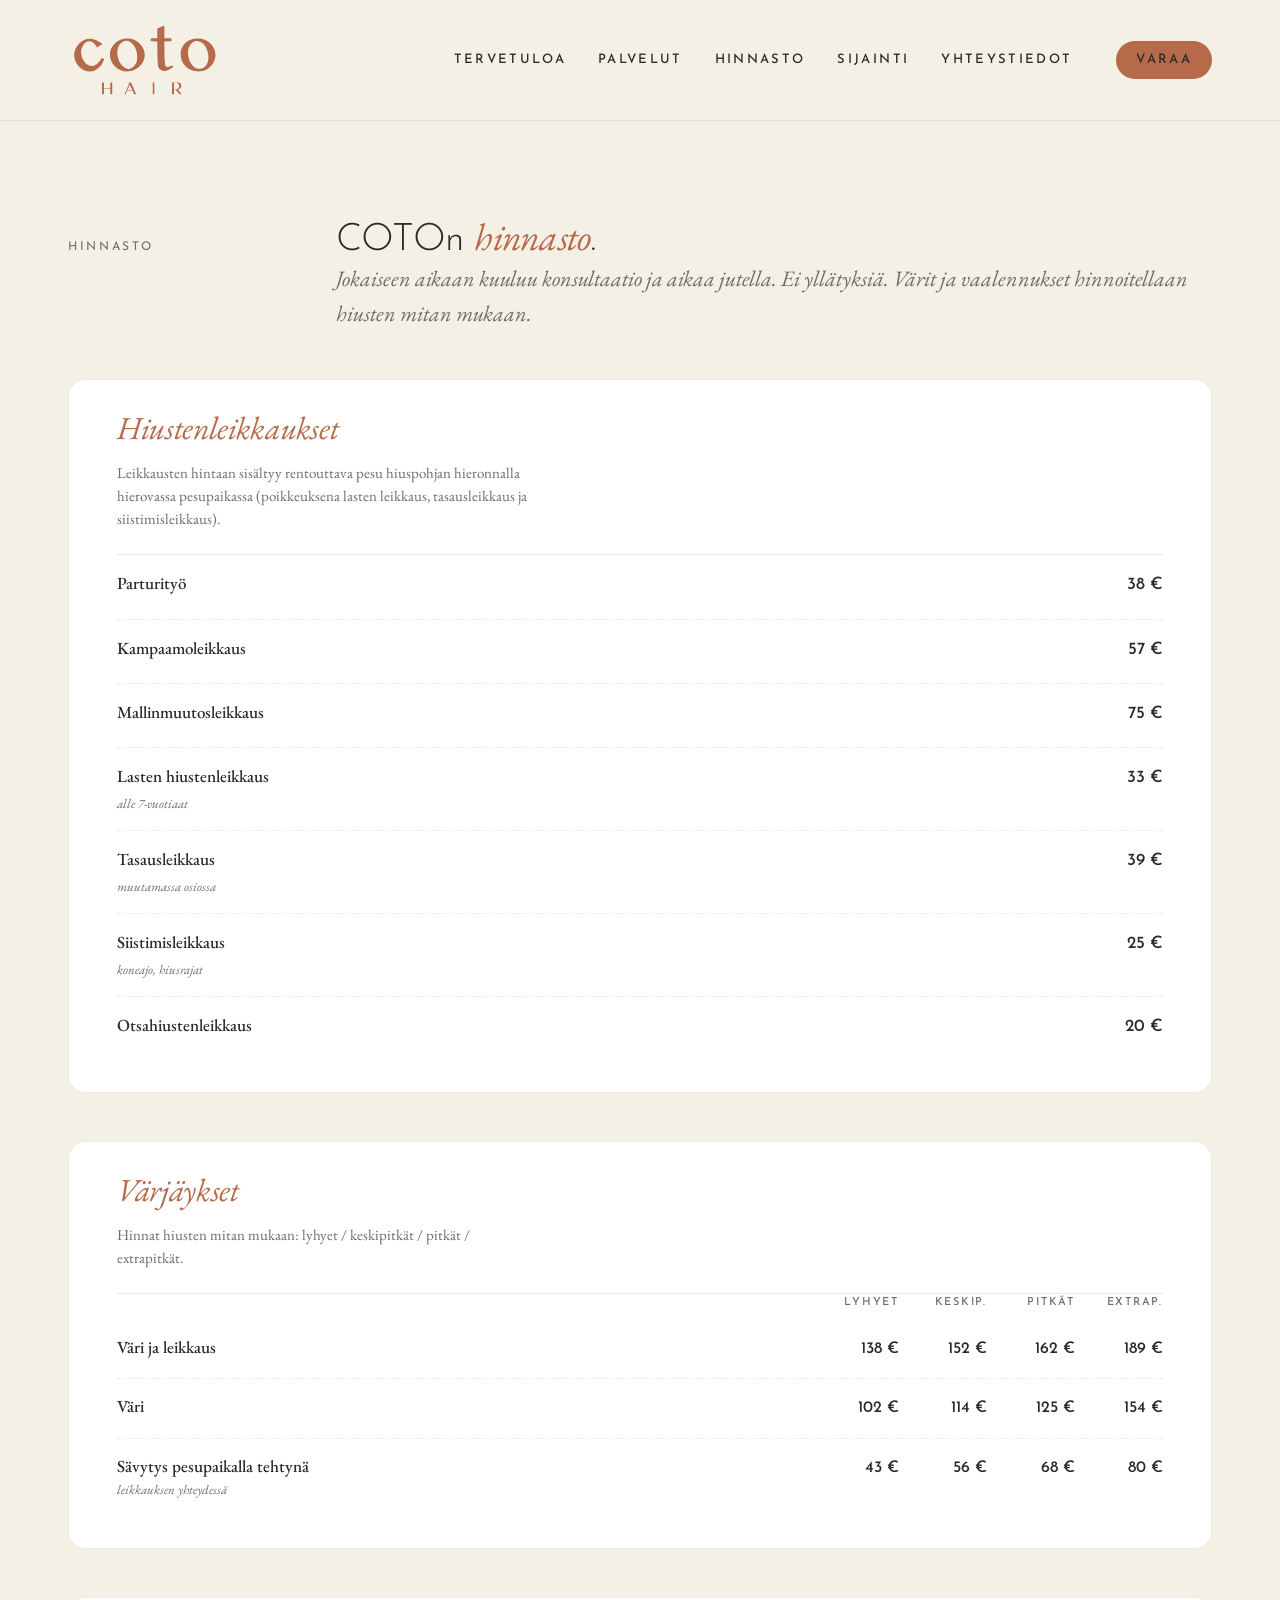
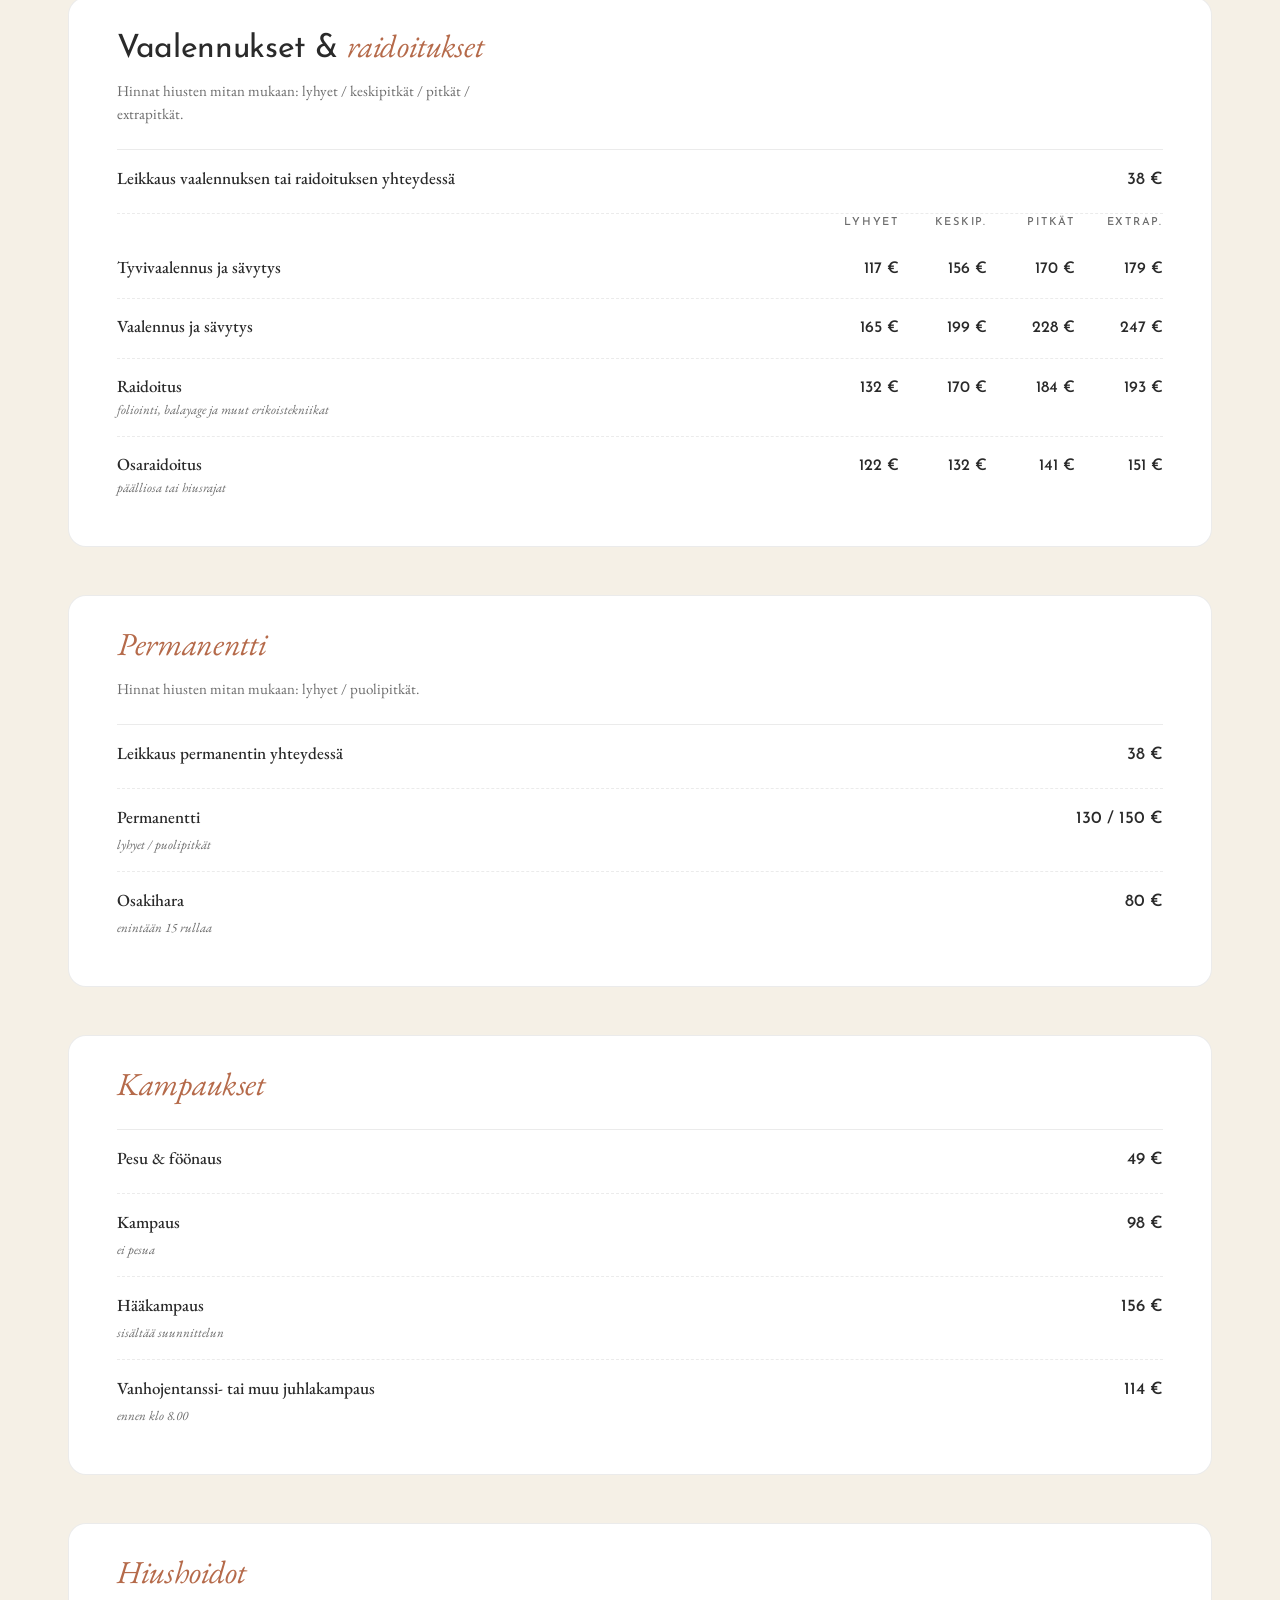
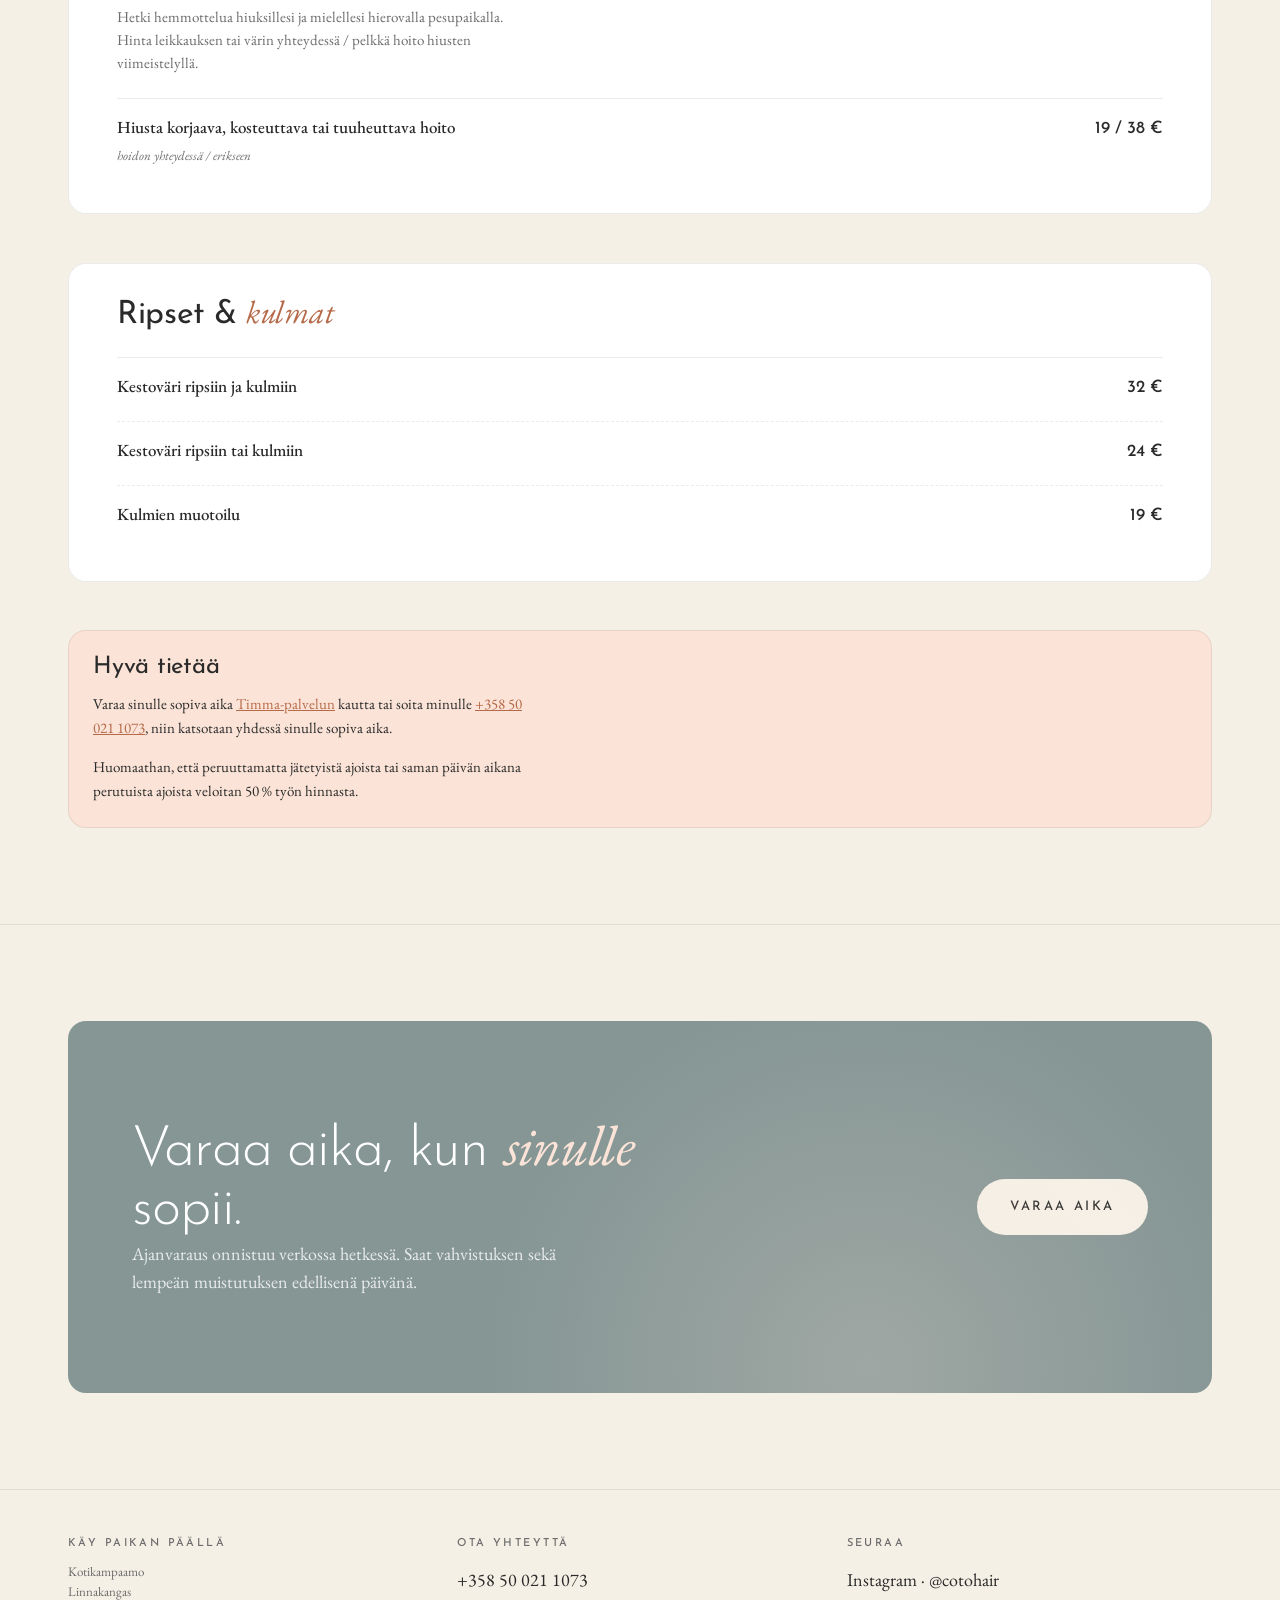
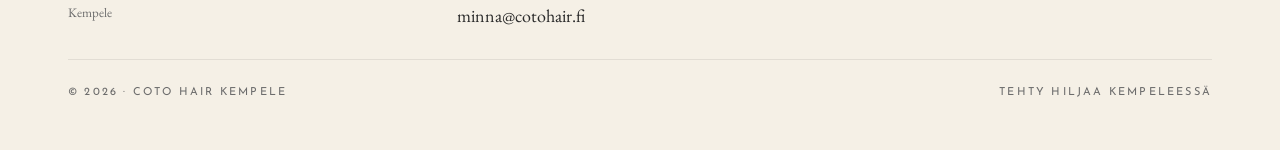
==== hinnasto.html @ 1e4b3e93 "Prices page" ====
<!doctype html>
<html lang="fi">
<head>
  <meta charset="utf-8" />
  <meta name="viewport" content="width=device-width, initial-scale=1" />
  <meta name="theme-color" content="#f5f0e6" />
  <title>Hinnasto — COTO Hair · Kotikampaamo Kempeleessä</title>
  <meta name="description" content="COTO Hairin hinnasto: hiustenleikkaukset, värjäykset, vaalennukset ja raidoitukset, permanentti, kampaukset, hiushoidot sekä ripset ja kulmat. Kotikampaamo Kempeleen Linnakankaalla." />

  <link rel="icon" type="image/png" href="assets/logo.png" />
  <link rel="preconnect" href="https://fonts.googleapis.com" />
  <link rel="preconnect" href="https://fonts.gstatic.com" crossorigin />

  <link rel="stylesheet" href="css/tokens.css" />
  <link rel="stylesheet" href="css/base.css" />
  <link rel="stylesheet" href="css/layout.css" />
  <link rel="stylesheet" href="css/components.css" />
</head>
<body>
  <a class="skip-link" href="#main">Siirry sisältöön</a>

  <!-- ===================== NAV ===================== -->
  <header class="nav" role="banner">
    <div class="container nav__inner">
      <a class="nav__brand" href="index.html" aria-label="Coto Hair etusivu">
        <img src="assets/coto-hair-logo-copper.svg" alt="Coto Hair" />
      </a>

      <button class="nav__toggle"
              type="button"
              data-nav-toggle
              aria-controls="primary-nav"
              aria-expanded="false"
              aria-label="Avaa valikko">
        <svg data-icon-open viewBox="0 0 24 24" fill="none" stroke="currentColor" stroke-width="1.5" aria-hidden="true">
          <line x1="4" y1="8" x2="20" y2="8"/>
          <line x1="4" y1="16" x2="20" y2="16"/>
        </svg>
        <svg data-icon-close viewBox="0 0 24 24" fill="none" stroke="currentColor" stroke-width="1.5" aria-hidden="true" hidden>
          <line x1="6" y1="6" x2="18" y2="18"/>
          <line x1="18" y1="6" x2="6" y2="18"/>
        </svg>
      </button>

      <nav class="nav__menu" id="primary-nav" data-nav-menu aria-label="Päävalikko">
        <a href="index.html#about">Tervetuloa</a>
        <a href="index.html#services">Palvelut</a>
        <a href="hinnasto.html" aria-current="page">Hinnasto</a>
        <a href="index.html#visit">Sijainti</a>
        <a href="index.html#contact">Yhteystiedot</a>
        <a class="btn btn--primary btn--sm" href="https://varaa.timma.fi/cotohair" target="_blank" rel="noopener">Varaa</a>
      </nav>
    </div>
  </header>

  <main id="main">

    <!-- ===================== PAGE HEAD ===================== -->
    <section class="section section--tight" id="hinnasto">
      <div class="container">
        <header class="section__head reveal">
          <p class="section__num">Hinnasto</p>
          <div>
            <h2 class="section__title">COTOn <em class="italic">hinnasto</em>.</h2>
            <p class="section__desc">
              Jokaiseen aikaan kuuluu konsultaatio ja aikaa jutella. Ei yllätyksiä.
              Värit ja vaalennukset hinnoitellaan hiusten mitan mukaan.
            </p>
          </div>
        </header>

        <div class="pricelist">

          <!-- ---------- Hiustenleikkaukset ---------- -->
          <section class="price-group reveal" aria-labelledby="cuts">
            <h3 class="price-group__title" id="cuts"><em>Hiustenleikkaukset</em></h3>
            <p class="price-group__intro">
              Leikkausten hintaan sisältyy rentouttava pesu hiuspohjan hieronnalla hierovassa
              pesupaikassa (poikkeuksena lasten leikkaus, tasausleikkaus ja siistimisleikkaus).
            </p>

            <div class="price-rows">
              <div class="price-row">
                <span class="price-row__name">Parturityö</span>
                <span class="price-row__price">38 €</span>
              </div>
              <div class="price-row">
                <span class="price-row__name">Kampaamoleikkaus</span>
                <span class="price-row__price">57 €</span>
              </div>
              <div class="price-row">
                <span class="price-row__name">Mallinmuutosleikkaus</span>
                <span class="price-row__price">75 €</span>
              </div>
              <div class="price-row">
                <span class="price-row__name">Lasten hiustenleikkaus</span>
                <span class="price-row__note">alle 7-vuotiaat</span>
                <span class="price-row__price">33 €</span>
              </div>
              <div class="price-row">
                <span class="price-row__name">Tasausleikkaus</span>
                <span class="price-row__note">muutamassa osiossa</span>
                <span class="price-row__price">39 €</span>
              </div>
              <div class="price-row">
                <span class="price-row__name">Siistimisleikkaus</span>
                <span class="price-row__note">koneajo, hiusrajat</span>
                <span class="price-row__price">25 €</span>
              </div>
              <div class="price-row">
                <span class="price-row__name">Otsahiustenleikkaus</span>
                <span class="price-row__price">20 €</span>
              </div>
            </div>
          </section>

          <!-- ---------- Värjäykset ---------- -->
          <section class="price-group reveal" aria-labelledby="colour">
            <h3 class="price-group__title" id="colour"><em>Värjäykset</em></h3>
            <p class="price-group__intro">
              Hinnat hiusten mitan mukaan: lyhyet / keskipitkät / pitkät / extrapitkät.
            </p>

            <div class="price-rows">
              <div class="price-legend" aria-hidden="true">
                <span></span>
                <span class="price-cells">
                  <span>Lyhyet</span>
                  <span>Keskip.</span>
                  <span>Pitkät</span>
                  <span>Extrap.</span>
                </span>
              </div>

              <div class="price-row price-row--lengths">
                <span class="price-row__name">Väri ja leikkaus</span>
                <span class="price-cells">
                  <span data-len="Lyhyet">138 €</span>
                  <span data-len="Keskipitkät">152 €</span>
                  <span data-len="Pitkät">162 €</span>
                  <span data-len="Extrapitkät">189 €</span>
                </span>
              </div>

              <div class="price-row price-row--lengths">
                <span class="price-row__name">Väri</span>
                <span class="price-cells">
                  <span data-len="Lyhyet">102 €</span>
                  <span data-len="Keskipitkät">114 €</span>
                  <span data-len="Pitkät">125 €</span>
                  <span data-len="Extrapitkät">154 €</span>
                </span>
              </div>

              <div class="price-row price-row--lengths">
                <span class="price-row__name">Sävytys pesupaikalla tehtynä</span>
                <span class="price-row__note">leikkauksen yhteydessä</span>
                <span class="price-cells">
                  <span data-len="Lyhyet">43 €</span>
                  <span data-len="Keskipitkät">56 €</span>
                  <span data-len="Pitkät">68 €</span>
                  <span data-len="Extrapitkät">80 €</span>
                </span>
              </div>
            </div>
          </section>

          <!-- ---------- Vaalennukset / Raidoitukset ---------- -->
          <section class="price-group reveal" aria-labelledby="blonde">
            <h3 class="price-group__title" id="blonde">Vaalennukset &amp; <em>raidoitukset</em></h3>
            <p class="price-group__intro">
              Hinnat hiusten mitan mukaan: lyhyet / keskipitkät / pitkät / extrapitkät.
            </p>

            <div class="price-rows">
              <div class="price-row">
                <span class="price-row__name">Leikkaus vaalennuksen tai raidoituksen yhteydessä</span>
                <span class="price-row__price">38 €</span>
              </div>

              <div class="price-legend" aria-hidden="true">
                <span></span>
                <span class="price-cells">
                  <span>Lyhyet</span>
                  <span>Keskip.</span>
                  <span>Pitkät</span>
                  <span>Extrap.</span>
                </span>
              </div>

              <div class="price-row price-row--lengths">
                <span class="price-row__name">Tyvivaalennus ja sävytys</span>
                <span class="price-cells">
                  <span data-len="Lyhyet">117 €</span>
                  <span data-len="Keskipitkät">156 €</span>
                  <span data-len="Pitkät">170 €</span>
                  <span data-len="Extrapitkät">179 €</span>
                </span>
              </div>

              <div class="price-row price-row--lengths">
                <span class="price-row__name">Vaalennus ja sävytys</span>
                <span class="price-cells">
                  <span data-len="Lyhyet">165 €</span>
                  <span data-len="Keskipitkät">199 €</span>
                  <span data-len="Pitkät">228 €</span>
                  <span data-len="Extrapitkät">247 €</span>
                </span>
              </div>

              <div class="price-row price-row--lengths">
                <span class="price-row__name">Raidoitus</span>
                <span class="price-row__note">foliointi, balayage ja muut erikoistekniikat</span>
                <span class="price-cells">
                  <span data-len="Lyhyet">132 €</span>
                  <span data-len="Keskipitkät">170 €</span>
                  <span data-len="Pitkät">184 €</span>
                  <span data-len="Extrapitkät">193 €</span>
                </span>
              </div>

              <div class="price-row price-row--lengths">
                <span class="price-row__name">Osaraidoitus</span>
                <span class="price-row__note">päälliosa tai hiusrajat</span>
                <span class="price-cells">
                  <span data-len="Lyhyet">122 €</span>
                  <span data-len="Keskipitkät">132 €</span>
                  <span data-len="Pitkät">141 €</span>
                  <span data-len="Extrapitkät">151 €</span>
                </span>
              </div>
            </div>
          </section>

          <!-- ---------- Permanentti ---------- -->
          <section class="price-group reveal" aria-labelledby="perm">
            <h3 class="price-group__title" id="perm"><em>Permanentti</em></h3>
            <p class="price-group__intro">
              Hinnat hiusten mitan mukaan: lyhyet / puolipitkät.
            </p>

            <div class="price-rows">
              <div class="price-row">
                <span class="price-row__name">Leikkaus permanentin yhteydessä</span>
                <span class="price-row__price">38 €</span>
              </div>
              <div class="price-row">
                <span class="price-row__name">Permanentti</span>
                <span class="price-row__note">lyhyet / puolipitkät</span>
                <span class="price-row__price">130 / 150 €</span>
              </div>
              <div class="price-row">
                <span class="price-row__name">Osakihara</span>
                <span class="price-row__note">enintään 15 rullaa</span>
                <span class="price-row__price">80 €</span>
              </div>
            </div>
          </section>

          <!-- ---------- Kampaukset ---------- -->
          <section class="price-group reveal" aria-labelledby="styling">
            <h3 class="price-group__title" id="styling"><em>Kampaukset</em></h3>

            <div class="price-rows">
              <div class="price-row">
                <span class="price-row__name">Pesu &amp; föönaus</span>
                <span class="price-row__price">49 €</span>
              </div>
              <div class="price-row">
                <span class="price-row__name">Kampaus</span>
                <span class="price-row__note">ei pesua</span>
                <span class="price-row__price">98 €</span>
              </div>
              <div class="price-row">
                <span class="price-row__name">Hääkampaus</span>
                <span class="price-row__note">sisältää suunnittelun</span>
                <span class="price-row__price">156 €</span>
              </div>
              <div class="price-row">
                <span class="price-row__name">Vanhojentanssi- tai muu juhlakampaus</span>
                <span class="price-row__note">ennen klo 8.00</span>
                <span class="price-row__price">114 €</span>
              </div>
            </div>
          </section>

          <!-- ---------- Hiushoidot ---------- -->
          <section class="price-group reveal" aria-labelledby="treatments">
            <h3 class="price-group__title" id="treatments"><em>Hiushoidot</em></h3>
            <p class="price-group__intro">
              Hetki hemmottelua hiuksillesi ja mielellesi hierovalla pesupaikalla.
              Hinta leikkauksen tai värin yhteydessä / pelkkä hoito hiusten viimeistelyllä.
            </p>

            <div class="price-rows">
              <div class="price-row">
                <span class="price-row__name">Hiusta korjaava, kosteuttava tai tuuheuttava hoito</span>
                <span class="price-row__note">hoidon yhteydessä / erikseen</span>
                <span class="price-row__price">19 / 38 €</span>
              </div>
            </div>
          </section>

          <!-- ---------- Ripset / Kulmat ---------- -->
          <section class="price-group reveal" aria-labelledby="lashes">
            <h3 class="price-group__title" id="lashes">Ripset &amp; <em>kulmat</em></h3>

            <div class="price-rows">
              <div class="price-row">
                <span class="price-row__name">Kestoväri ripsiin ja kulmiin</span>
                <span class="price-row__price">32 €</span>
              </div>
              <div class="price-row">
                <span class="price-row__name">Kestoväri ripsiin tai kulmiin</span>
                <span class="price-row__price">24 €</span>
              </div>
              <div class="price-row">
                <span class="price-row__name">Kulmien muotoilu</span>
                <span class="price-row__price">19 €</span>
              </div>
            </div>
          </section>

          <!-- ---------- Fine print ---------- -->
          <aside class="price-note reveal">
            <h3>Hyvä tietää</h3>
            <p>
              Varaa sinulle sopiva aika
              <a href="https://varaa.timma.fi/cotohair" target="_blank" rel="noopener">Timma-palvelun</a>
              kautta tai soita minulle <a href="tel:+358500211073">+358 50 021 1073</a>,
              niin katsotaan yhdessä sinulle sopiva aika.
            </p>
            <p>
              Huomaathan, että peruuttamatta jätetyistä ajoista tai saman päivän aikana
              perutuista ajoista veloitan 50 % työn hinnasta.
            </p>
          </aside>

        </div>
      </div>
    </section>

    <!-- ===================== CTA ===================== -->
    <section class="section section--tight" id="book">
      <div class="container">
        <div class="cta reveal">
          <div>
            <h2>Varaa aika, kun <em>sinulle</em> sopii.</h2>
            <p>Ajanvaraus onnistuu verkossa hetkessä. Saat vahvistuksen sekä lempeän muistutuksen edellisenä päivänä.</p>
          </div>
          <div class="cta__actions">
            <a class="btn btn--primary btn--lg" href="https://varaa.timma.fi/cotohair" target="_blank" rel="noopener">
              Varaa aika
            </a>
          </div>
        </div>
      </div>
    </section>

  </main>

  <!-- ===================== FOOTER ===================== -->
  <footer class="footer" id="contact">
    <div class="container footer__inner">
      <div class="footer__cols">
        <div class="footer__col">
          <h6>Käy paikan päällä</h6>
          <p class="meta">Kotikampaamo<br/>Linnakangas<br/>Kempele</p>
        </div>
        <div class="footer__col">
          <h6>Ota yhteyttä</h6>
          <a href="tel:+358500211073">+358 50 021 1073</a>
          <a href="mailto:minna@cotohair.fi">minna@cotohair.fi</a>
        </div>
        <div class="footer__col">
          <h6>Seuraa</h6>
          <a href="https://instagram.com/cotohair" target="_blank" rel="noopener">Instagram · @cotohair</a>
        </div>
      </div>

      <div class="footer__signature">
        <span>© <span data-year>2026</span> · COTO Hair Kempele</span>
        <span>Tehty hiljaa Kempeleessä</span>
      </div>
    </div>
  </footer>

  <script src="js/main.js" defer></script>
</body>
</html>
---- css/tokens.css ----
/* =========================================================
   Coto Hair — Design Tokens
   Mirrors docs/styleguide.css so the site stays on-brand.
   ========================================================= */

@import url("https://fonts.googleapis.com/css2?family=EB+Garamond:ital,wght@0,400;0,500;0,600;1,400;1,500&family=Josefin+Sans:wght@300;400;500;600;700&display=swap");

:root {
  /* Brand palette — daylight neutrals + sienna accent */
  --c-ink: #2a2a2a;
  --c-mute: #6c6c6c;
  --c-line: rgba(0, 0, 0, 0.08);
  --c-line-strong: rgba(0, 0, 0, 0.18);

  --c-moss: #859695;       /* Primary (cool sage) */
  --c-bone: #e0dfda;       /* Warm neutral */
  --c-paper: #f5f0e6;      /* Background paper */
  --c-peach: #fbe4d7;      /* Accent peach */
  --c-sienna: #b56a4a;     /* Editorial accent (rule, italics) */

  --c-bg: var(--c-paper);
  --c-surface: #ffffff;
  --c-accent: var(--c-moss);
  --c-accent-ink: #ffffff;

  /* Type families */
  --f-display: "Josefin Sans", "Helvetica Neue", Arial, sans-serif;
  --f-text: "EB Garamond", Georgia, "Times New Roman", serif;
  --f-mono: "JetBrains Mono", ui-monospace, SFMono-Regular, Menlo, monospace;

  /* Fluid type scale — mobile-first, scales with viewport */
  --fs-eyebrow: 11px;
  --fs-meta: 13px;
  --fs-body: clamp(16px, 1.6vw, 18px);
  --fs-lead: clamp(18px, 2vw, 22px);
  --fs-h6: clamp(16px, 1.6vw, 18px);
  --fs-h5: clamp(19px, 2.2vw, 22px);
  --fs-h4: clamp(22px, 3vw, 28px);
  --fs-h3: clamp(28px, 4.4vw, 38px);
  --fs-h2: clamp(36px, 6.5vw, 52px);
  --fs-h1: clamp(46px, 10vw, 80px);
  --fs-display: clamp(56px, 14vw, 128px);

  /* Spacing scale (4/8) */
  --s-1: 4px;
  --s-2: 8px;
  --s-3: 12px;
  --s-4: 16px;
  --s-5: 24px;
  --s-6: 32px;
  --s-7: 48px;
  --s-8: 64px;
  --s-9: 96px;
  --s-10: 128px;

  /* Radius */
  --r-sm: 4px;
  --r-md: 10px;
  --r-lg: 18px;
  --r-pill: 999px;

  /* Shadow */
  --shadow-sm: 0 1px 2px rgba(0, 0, 0, 0.05);
  --shadow-md: 0 8px 24px rgba(0, 0, 0, 0.06);
  --shadow-lg: 0 24px 60px rgba(0, 0, 0, 0.08);

  /* Motion */
  --ease-out: cubic-bezier(0.22, 1, 0.36, 1);
  --ease-in-out: cubic-bezier(0.65, 0, 0.35, 1);
  --t-fast: 160ms;
  --t-med: 280ms;
  --t-slow: 520ms;

  /* Layout */
  --container: 1240px;
  --gutter: clamp(20px, 5vw, 48px);
  --nav-h: 64px;
}

@media (prefers-reduced-motion: reduce) {
  *, *::before, *::after {
    animation-duration: 0.01ms !important;
    animation-iteration-count: 1 !important;
    transition-duration: 0.01ms !important;
    scroll-behavior: auto !important;
  }
}
---- css/base.css ----
/* =========================================================
   Coto Hair — Base reset & typography
   ========================================================= */

*, *::before, *::after { box-sizing: border-box; }

html { scroll-behavior: smooth; }
html, body { margin: 0; padding: 0; }

body {
  font-family: var(--f-text);
  color: var(--c-ink);
  background: var(--c-bg);
  font-size: var(--fs-body);
  line-height: 1.6;
  -webkit-font-smoothing: antialiased;
  -moz-osx-font-smoothing: grayscale;
  font-feature-settings: "liga", "kern";
  overflow-x: hidden;
}

img, svg { max-width: 100%; display: block; }

/* `hidden` must outrank the element rules above — otherwise the nav's
   close icon stays visible next to the hamburger. */
[hidden] { display: none !important; }

a {
  color: var(--c-ink);
  text-decoration: none;
  transition: color var(--t-fast) var(--ease-out),
              opacity var(--t-fast) var(--ease-out);
}
a:hover { color: var(--c-sienna); }

::selection { background: var(--c-sienna); color: #fff; }

:focus-visible {
  outline: 2px solid var(--c-sienna);
  outline-offset: 3px;
  border-radius: 2px;
}

/* Headings — Josefin Sans, light weight, tight tracking */
h1, h2, h3, h4, h5, h6 {
  font-family: var(--f-display);
  font-weight: 400;
  line-height: 1.05;
  letter-spacing: -0.01em;
  margin: 0;
  color: var(--c-ink);
}
h1 { font-size: var(--fs-h1); font-weight: 300; letter-spacing: -0.03em; }
h2 { font-size: var(--fs-h2); font-weight: 300; letter-spacing: -0.02em; }
h3 { font-size: var(--fs-h3); font-weight: 400; }
h4 { font-size: var(--fs-h4); font-weight: 500; }
h5 { font-size: var(--fs-h5); font-weight: 500; }
h6 { font-size: var(--fs-h6); font-weight: 600; }

p { margin: 0 0 1em; }
p:last-child { margin-bottom: 0; }

.display {
  font-family: var(--f-display);
  font-size: var(--fs-display);
  font-weight: 300;
  letter-spacing: -0.04em;
  line-height: 0.95;
  margin: 0;
}

.lead {
  font-size: var(--fs-lead);
  line-height: 1.55;
  color: var(--c-ink);
}

.meta  { font-size: var(--fs-meta); color: var(--c-mute); }

.eyebrow {
  font-family: var(--f-display);
  font-size: var(--fs-eyebrow);
  letter-spacing: 0.22em;
  text-transform: uppercase;
  font-weight: 500;
  color: var(--c-mute);
  display: inline-block;
}

/* Signature editorial italic — pulled from the styleguide hero pattern */
.italic, em.serif {
  font-family: var(--f-text);
  font-style: italic;
  font-weight: 400;
  color: var(--c-sienna);
}

/* The "single sienna rule" — the brand's signature mark */
.rule {
  display: block;
  width: 56px;
  height: 1px;
  background: var(--c-sienna);
  margin: var(--s-5) auto;
  border: none;
}
.rule--left { margin-left: 0; margin-right: 0; }

/* Visually hidden, still readable to screen readers */
.sr-only {
  position: absolute;
  width: 1px; height: 1px;
  padding: 0; margin: -1px;
  overflow: hidden; clip: rect(0, 0, 0, 0);
  white-space: nowrap; border: 0;
}

/* Skip link */
.skip-link {
  position: absolute;
  left: 0; top: -100px;
  background: var(--c-ink);
  color: #fff;
  padding: 12px 18px;
  z-index: 1000;
  font-family: var(--f-display);
  font-size: 12px;
  letter-spacing: 0.18em;
  text-transform: uppercase;
}
.skip-link:focus { top: 0; }
---- css/layout.css ----
/* =========================================================
   Coto Hair — Layout (mobile-first, scales up)
   Breakpoints: 600 / 900 / 1200
   ========================================================= */

.container {
  width: 100%;
  max-width: var(--container);
  margin-inline: auto;
  padding-inline: var(--gutter);
}

/* ========== Top nav ========== */
.nav {
  position: sticky;
  top: 0;
  z-index: 50;
  background: rgba(245, 240, 230, 0.85);
  backdrop-filter: saturate(140%) blur(12px);
  -webkit-backdrop-filter: saturate(140%) blur(12px);
  border-bottom: 1px solid var(--c-line);
}
.nav__inner {
  display: flex;
  align-items: center;
  justify-content: flex-end;
  gap: var(--s-4);
  min-height: var(--nav-h);
  position: relative;
}
.nav__brand {
  display: flex;
  align-items: center;
  gap: var(--s-2);
  font-family: var(--f-display);
  letter-spacing: 0.22em;
  text-transform: uppercase;
  font-size: 13px;
  font-weight: 500;
  position: absolute;
  left: 50%;
  top: 50%;
  transform: translate(-50%, -50%);
}
.nav__brand img {
  height: 48px;
  width: auto;
  display: block;
}
.nav__brand span em {
  font-family: var(--f-text);
  font-style: italic;
  font-weight: 400;
  color: var(--c-sienna);
  letter-spacing: 0;
  text-transform: lowercase;
  margin-right: 4px;
}

.nav__toggle {
  display: inline-flex;
  align-items: center;
  justify-content: center;
  width: 44px; height: 44px;
  background: transparent;
  border: 1px solid var(--c-line-strong);
  border-radius: var(--r-pill);
  cursor: pointer;
  color: var(--c-ink);
}
.nav__toggle svg { width: 20px; height: 20px; }

.nav__menu {
  position: absolute;
  top: 100%;
  left: 0;
  right: 0;
  background: #f5f0e6;
  padding: var(--s-6) var(--gutter) var(--s-7);
  display: grid;
  align-content: start;
  gap: var(--s-4);
  transform: translateY(-10px);
  opacity: 0;
  visibility: hidden;
  transition: opacity var(--t-med) var(--ease-out),
              transform var(--t-med) var(--ease-out),
              visibility 0s var(--t-med);
  border-top: 1px solid var(--c-line);
  border-bottom: 1px solid var(--c-line);
  box-shadow: 0 12px 32px rgba(28, 22, 18, 0.18);
  color: var(--c-ink);
}
.nav__menu a { color: var(--c-ink); }
.nav__menu.is-open {
  opacity: 1;
  visibility: visible;
  transform: translateY(0);
  transition-delay: 0s;
}
.nav__menu a {
  font-family: var(--f-display);
  font-size: 28px;
  font-weight: 300;
  letter-spacing: -0.01em;
  padding: var(--s-2) 0;
  border-bottom: 1px solid var(--c-line);
}
.nav__menu .btn { justify-self: start; margin-top: var(--s-3); padding: 7px 20px 7px 20px;}

@media (min-width: 900px) {
  .nav__toggle { display: none; }
  .nav__inner { justify-content: space-between; }
  .nav__brand {
    position: static;
    transform: none;
    left: auto;
    top: auto;
  }
  .nav__brand img {
    height: 120px;
    padding-top: 20px;
    padding-bottom: 20px;
  }
  .nav__menu {
    position: static;
    background: transparent;
    padding: 0;
    display: flex;
    align-items: center;
    gap: var(--s-6);
    opacity: 1;
    visibility: visible;
    transform: none;
    border: none;
    box-shadow: none;
    color: inherit;
  }
  .nav__menu a {
    font-size: 13px;
    font-family: var(--f-display);
    letter-spacing: 0.18em;
    text-transform: uppercase;
    font-weight: 500;
    border: none;
    padding: 0;
  }
  .nav__menu .btn { margin-top: 0; margin-left: var(--s-3); }
}

/* ========== Sections ========== */
.section {
  padding-block: clamp(var(--s-8), 12vw, var(--s-10));
  position: relative;
}
.section--tight { padding-block: clamp(var(--s-7), 9vw, var(--s-9)); }
.section + .section { border-top: 1px solid var(--c-line); }

.section__head {
  display: grid;
  gap: var(--s-3);
  margin-bottom: var(--s-7);
  max-width: 56ch;
}
.section__num {
  font-family: var(--f-display);
  font-size: 12px;
  letter-spacing: 0.22em;
  text-transform: uppercase;
  color: var(--c-mute);
}
.section__title { font-size: var(--fs-h2); font-weight: 300; letter-spacing: -0.02em; }
.section__desc  { color: var(--c-mute); font-style: italic; font-size: var(--fs-lead); }

@media (min-width: 900px) {
  .section__head {
    grid-template-columns: 220px 1fr;
    align-items: baseline;
    gap: var(--s-7);
    max-width: none;
  }
  .section__title { font-size: var(--fs-h3); }
}

/* ========== Hero ========== */
.hero {
  padding-top: clamp(var(--s-7), 9vw, var(--s-9));
  padding-bottom: clamp(var(--s-8), 12vw, var(--s-10));
  position: relative;
  overflow: hidden;
}
.hero__inner {
  display: grid;
  gap: var(--s-7);
}
.hero__eyebrow { display: flex; align-items: center; gap: var(--s-3); }
.hero__eyebrow .dot { width: 6px; height: 6px; border-radius: 999px; background: var(--c-sienna); }

.hero__title {
  font-family: var(--f-display);
  font-weight: 300;
  font-size: clamp(44px, 11vw, 120px);
  line-height: 0.95;
  letter-spacing: -0.035em;
  margin: 0;
}
.hero__title em {
  font-family: var(--f-display);
  font-style: italic;
  font-weight: 300;
  color: var(--c-sienna);
  letter-spacing: -0.01em;
}

.hero__lead {
  font-family: var(--f-text);
  font-size: var(--fs-lead);
  color: var(--c-ink);
  max-width: 48ch;
  line-height: 1.55;
}

.hero__actions { display: flex; flex-wrap: wrap; gap: var(--s-3); }

.hero__meta {
  display: grid;
  gap: var(--s-3);
  padding-top: var(--s-5);
  border-top: 1px solid var(--c-line);
  font-family: var(--f-display);
  font-size: 12px;
  letter-spacing: 0.18em;
  text-transform: uppercase;
  color: var(--c-mute);
}
.hero__meta dl { display: grid; grid-template-columns: max-content 1fr; gap: 6px var(--s-4); margin: 0; }
.hero__meta dt { color: var(--c-mute); }
.hero__meta dd { margin: 0; color: var(--c-ink); }

.hero__visual {
  position: relative;
  aspect-ratio: 4/5;
  border-radius: var(--r-lg);
  overflow: hidden;
  background: var(--c-moss);
  box-shadow: var(--shadow-lg);
}
.hero__visual img {
  position: absolute; inset: 0;
  width: 100%; height: 100%;
  object-fit: cover;
  display: block;
}
.hero__visual::after {
  /* Subtle film-grain overlay for warmth */
  content: "";
  position: absolute; inset: 0;
  background-image: radial-gradient(rgba(255,255,255,0.08) 1px, transparent 1px);
  background-size: 3px 3px;
  mix-blend-mode: overlay;
  opacity: 0.25;
  pointer-events: none;
}
.hero__visual .tag-float {
  position: absolute;
  left: var(--s-5); bottom: var(--s-5);
  background: rgba(255,255,255,0.92);
  backdrop-filter: blur(8px);
  padding: 10px 14px;
  border-radius: var(--r-pill);
  font-family: var(--f-display);
  font-size: 11px;
  letter-spacing: 0.2em;
  text-transform: uppercase;
  color: var(--c-ink);
  display: inline-flex;
  align-items: center;
  gap: 8px;
}
.hero__visual .tag-float .dot { width: 6px; height: 6px; background: var(--c-sienna); border-radius: 999px; }

@media (min-width: 900px) {
  .hero__inner {
    grid-template-columns: 1.15fr 1fr;
    gap: var(--s-8);
    align-items: center;
  }
  .hero__visual { aspect-ratio: 4/5; }
}

/* ========== Services grid ========== */
.services {
  display: grid;
  gap: var(--s-4);
  grid-template-columns: 1fr;
}
@media (min-width: 600px) { .services { grid-template-columns: repeat(2, 1fr); } }
@media (min-width: 1000px) { .services { grid-template-columns: repeat(3, 1fr); gap: var(--s-5); } }

/* ========== Stylists ========== */
.stylists {
  display: grid;
  gap: var(--s-4);
  grid-template-columns: 1fr;
  max-width: 760px;
}
@media (min-width: 900px) { .stylists { gap: var(--s-5); } }

/* ========== Visit (hours / location) ========== */
.visit {
  display: grid;
  gap: var(--s-6);
}
@media (min-width: 900px) {
  .visit { grid-template-columns: 1fr 1fr; gap: var(--s-7); align-items: start; }
}

/* ========== CTA Band ========== */
.cta {
  background: var(--c-moss);
  color: #fff;
  border-radius: var(--r-lg);
  padding: clamp(var(--s-7), 8vw, var(--s-9)) clamp(var(--s-5), 6vw, var(--s-8));
  display: grid;
  gap: var(--s-5);
  position: relative;
  overflow: hidden;
}
.cta::before {
  content: "";
  position: absolute;
  right: -10%; top: -30%;
  width: 80%; aspect-ratio: 1;
  background: radial-gradient(circle, rgba(251,228,215,0.22), transparent 60%);
  pointer-events: none;
}
.cta h2 { color: #fff; font-size: clamp(32px, 6vw, 56px); font-weight: 300; letter-spacing: -0.02em; }
.cta h2 em { font-family: var(--f-text); font-style: italic; color: var(--c-peach); }
.cta p { color: rgba(255,255,255,0.82); max-width: 52ch; }
.cta__actions { display: flex; flex-wrap: wrap; gap: var(--s-3); }
.cta .btn--primary { background: var(--c-paper); color: var(--c-ink); }
.cta .btn--ghost { color: #fff; border-color: rgba(255,255,255,0.5); }

@media (min-width: 900px) {
  .cta { grid-template-columns: 1.4fr 1fr; align-items: center; gap: var(--s-8); }
  .cta__actions { justify-self: end; }
}

/* ========== Footer ========== */
.footer {
  padding-block: var(--s-7);
  border-top: 1px solid var(--c-line);
}
.footer__inner {
  display: grid;
  gap: var(--s-5);
  align-items: center;
}
.footer__cols {
  display: grid;
  gap: var(--s-5);
  grid-template-columns: 1fr;
}
@media (min-width: 700px) {
  .footer__cols { grid-template-columns: repeat(3, 1fr); }
}
.footer__col h6 {
  font-family: var(--f-display);
  font-size: 11px;
  letter-spacing: 0.22em;
  text-transform: uppercase;
  color: var(--c-mute);
  margin-bottom: var(--s-3);
  font-weight: 500;
}
.footer__col a { display: block; padding: 4px 0; color: var(--c-ink); }
.footer__signature {
  display: flex;
  justify-content: space-between;
  align-items: center;
  gap: var(--s-4);
  padding-top: var(--s-5);
  border-top: 1px solid var(--c-line);
  font-family: var(--f-display);
  font-size: 11px;
  letter-spacing: 0.2em;
  text-transform: uppercase;
  color: var(--c-mute);
  flex-wrap: wrap;
}

/* =========================================================
   Mobile (< 900px) — centered editorial layout
   Mirrors the BestOption.html composition: everything aligns
   to the page axis, section labels sit above titles, and the
   hero loses its visual card for a quiet, typographic open.
   ========================================================= */
@media (max-width: 899px) {

  /* Section heads centered, label stacked above title */
  .section__head {
    justify-items: center;
    text-align: center;
    margin-inline: auto;
    margin-bottom: var(--s-6);
    max-width: 38ch;
  }
  .section__head > div { display: contents; }
  .section__num {
    order: -1;
    padding-bottom: var(--s-2);
    border-bottom: 1px solid var(--c-sienna);
    margin-bottom: var(--s-3);
  }
  .section__title {
    font-family: var(--f-text);
    font-style: italic;
    font-weight: 500;
    font-size: clamp(34px, 9vw, 44px);
    letter-spacing: -0.01em;
    line-height: 1.05;
  }
  .section__title em { font-style: italic; color: var(--c-sienna); }
  .section__desc { font-style: normal; color: var(--c-mute); }

  /* Hero — photo backdrop with warm dark scrim, centered light text */
  .hero {
    padding-top: clamp(var(--s-7), 14vh, var(--s-9));
    padding-bottom: var(--s-8);
    min-height: 88vh;
    min-height: 88dvh;
    color: var(--c-paper);
  }
  .hero__inner { text-align: center; gap: var(--s-5); }
  .hero__copy {
    display: grid;
    justify-items: center;
    gap: var(--s-4);
    position: relative;
    z-index: 2;
  }
  .hero__eyebrow {
    font-family: var(--f-display);
    font-size: 11px;
    letter-spacing: 0.22em;
    text-transform: uppercase;
    color: var(--c-mute);
    padding: 8px 14px;
    border: 1px solid var(--c-line-strong);
    border-radius: var(--r-pill);
  }
  .hero__title {
    font-family: var(--f-display);
    font-style: normal;
    font-weight: 300;
    font-size: clamp(32px, 9vw, 48px);
    line-height: 1.05;
    letter-spacing: -0.015em;
  }
  .hero__title em {
    font-family: var(--f-display);
    font-style: italic;
    font-weight: 300;
    color: var(--c-sienna);
  }
  .hero__title br { display: none; }
  .hero__title .hero__word { display: block; }
  .hero__lead {
    font-family: var(--f-text);
    font-size: 17px;
    color: var(--c-mute);
    max-width: 32ch;
    margin-inline: auto;
    line-height: 1.55;
  }
  .hero__actions { justify-content: center; }
  .hero__meta {
    margin-inline: auto;
    width: 100%;
    max-width: 30ch;
    text-align: left;
  }
  .hero__visual {
    display: block;
    position: absolute;
    inset: 0;
    aspect-ratio: auto;
    border-radius: 0;
    box-shadow: none;
    z-index: 0;
  }
  .hero__visual img { object-position: center 35%; }
  .hero__visual::before {
    content: "";
    position: absolute; inset: 0;
    background:
      linear-gradient(180deg,
        rgba(28, 22, 18, 0.55) 0%,
        rgba(28, 22, 18, 0.45) 22%,
        rgba(28, 22, 18, 0.55) 55%,
        rgba(28, 22, 18, 0.85) 100%);
    z-index: 1;
    pointer-events: none;
  }
  .hero__visual::after { opacity: 0.18; }
  .hero__visual .tag-float { display: none; }

  /* Text inverted for legibility on the photo */
  .hero__title { color: var(--c-paper); }
  .hero__title em { color: var(--c-peach); }
  .hero__lead { color: rgba(245, 240, 230, 0.92); }
  .hero .rule { border-color: rgba(245, 240, 230, 0.35); }
  .hero__meta {
    color: rgba(245, 240, 230, 0.7);
    border-top-color: rgba(245, 240, 230, 0.22);
  }
  .hero__meta dt { color: rgba(245, 240, 230, 0.6); }
  .hero__meta dd { color: var(--c-paper); }
  .hero__meta a { color: var(--c-peach); }

  /* Section dividers feel lighter when content is centered */
  .section + .section { border-top: none; }
  .section { padding-block: var(--s-8); }

  /* Footer — centered stack with single accent rule */
  .footer__cols { text-align: center; gap: var(--s-5); }
  .footer__col a { padding: 2px 0; }
  .footer__signature {
    justify-content: center;
    text-align: center;
    gap: var(--s-2);
  }
}
---- css/components.css ----
/* =========================================================
   Coto Hair — Components
   ========================================================= */

/* ========== Buttons ========== */
.btn {
  font-family: var(--f-display);
  font-size: 12px;
  letter-spacing: 0.2em;
  text-transform: uppercase;
  font-weight: 500;
  padding: 14px 26px;
  border-radius: var(--r-pill);
  border: 1px solid transparent;
  cursor: pointer;
  background: var(--c-ink);
  color: #fff;
  display: inline-flex;
  align-items: center;
  gap: 10px;
  min-height: 48px;
  transition: transform var(--t-fast) var(--ease-out),
              background var(--t-fast) var(--ease-out),
              color var(--t-fast) var(--ease-out),
              border-color var(--t-fast) var(--ease-out),
              box-shadow var(--t-fast) var(--ease-out);
  text-decoration: none;
  white-space: nowrap;
}
.btn:hover { transform: translateY(-1px); box-shadow: var(--shadow-md); color: #fff; }
.btn:active { transform: translateY(0); box-shadow: none; }
.btn .arrow {
  display: inline-block;
  transition: transform var(--t-fast) var(--ease-out);
}
.btn:hover .arrow { transform: translateX(3px); }

.btn--primary { background: var(--c-sienna); color: #fff; }
.btn--primary:hover { background: #9b5a3e; }

.btn--ghost {
  background: transparent;
  color: var(--c-ink);
  border-color: var(--c-ink);
}
.btn--ghost:hover { background: var(--c-ink); color: #fff; }

.btn--outline {
  background: transparent;
  color: var(--c-ink);
  border-color: var(--c-line-strong);
}
.btn--outline:hover { border-color: var(--c-ink); color: var(--c-ink); }

.btn--sm { padding: 10px 18px; font-size: 11px; min-height: 38px; }
.btn--lg { padding: 15px 32px; font-size: 13px; min-height: 56px; }

/* ========== Tags ========== */
.tag {
  display: inline-flex;
  align-items: center;
  gap: 6px;
  font-family: var(--f-display);
  font-size: 11px;
  letter-spacing: 0.2em;
  text-transform: uppercase;
  padding: 6px 12px;
  border-radius: var(--r-pill);
  background: var(--c-bone);
  color: var(--c-ink);
}
.tag--peach { background: var(--c-peach); color: var(--c-sienna); }
.tag--dark  { background: var(--c-ink); color: #fff; }
.tag--outline { background: transparent; border: 1px solid var(--c-line-strong); }

/* ========== Service card ========== */
.service {
  background: var(--c-surface);
  border: 1px solid var(--c-line);
  border-radius: var(--r-lg);
  padding: var(--s-5);
  display: grid;
  gap: var(--s-3);
  position: relative;
  transition: transform var(--t-med) var(--ease-out),
              box-shadow var(--t-med) var(--ease-out),
              border-color var(--t-med) var(--ease-out);
}
.service:hover {
  transform: translateY(-2px);
  box-shadow: var(--shadow-md);
  border-color: var(--c-line-strong);
}
.service__index {
  font-family: var(--f-mono);
  font-size: 11px;
  letter-spacing: 0.1em;
  color: var(--c-mute);
}
.service__name {
  font-family: var(--f-display);
  font-size: clamp(22px, 2.6vw, 26px);
  font-weight: 400;
  letter-spacing: -0.01em;
  line-height: 1.15;
}
.service__name em {
  font-family: var(--f-text);
  font-style: italic;
  color: var(--c-sienna);
  font-weight: 400;
}
.service__desc { color: var(--c-mute); font-size: 15px; line-height: 1.55; margin: 0; }
.service__row {
  display: flex;
  justify-content: space-between;
  align-items: baseline;
  padding-top: var(--s-3);
  margin-top: auto;
  border-top: 1px dashed var(--c-line);
  font-family: var(--f-display);
  font-size: 12px;
  letter-spacing: 0.16em;
  text-transform: uppercase;
  color: var(--c-mute);
}
.service__price {
  font-family: var(--f-display);
  font-weight: 500;
  font-size: 18px;
  color: var(--c-ink);
  letter-spacing: 0;
  text-transform: none;
}

/* ========== Stylist card ========== */
.stylist {
  background: var(--c-surface);
  border: 1px solid var(--c-line);
  border-radius: var(--r-lg);
  padding: var(--s-5);
  display: grid;
  grid-template-columns: 180px 1fr;
  gap: var(--s-4);
  align-items: start;
  transition: border-color var(--t-fast) var(--ease-out),
              box-shadow var(--t-fast) var(--ease-out);
}
.stylist:hover { border-color: var(--c-line-strong); box-shadow: var(--shadow-sm); }
.stylist__avatar {
  width: 180px; height: 180px;
  border-radius: var(--r-md);
  background: var(--c-peach);
  display: flex;
  align-items: center;
  justify-content: center;
  font-family: var(--f-display);
  font-weight: 400;
  font-size: 32px;
  color: var(--c-sienna);
  letter-spacing: -0.02em;
  overflow: hidden;
  box-shadow: 0 0 0 1px rgba(181,106,74,0.18);
}
.stylist__avatar img {
  width: 100%; height: 100%;
  object-fit: cover;
  display: block;
  border-radius: inherit;
}
.stylist__role {
  font-family: var(--f-display);
  font-size: 11px;
  letter-spacing: 0.2em;
  text-transform: uppercase;
  color: var(--c-mute);
  margin-bottom: 4px;
}
.stylist__name {
  font-family: var(--f-display);
  font-weight: 500;
  font-size: 22px;
  letter-spacing: -0.01em;
}
.stylist__bio {
  color: var(--c-mute);
  font-size: 15px;
  line-height: 1.55;
  margin: var(--s-2) 0 var(--s-3);
}
.stylist__tags { display: flex; flex-wrap: wrap; gap: 6px; }
.stylist__signoff {
  font-family: var(--f-text);
  font-style: italic;
  font-size: 18px;
  color: var(--c-sienna);
  margin: var(--s-2) 0 var(--s-4);
  letter-spacing: 0.01em;
}
.stylist__signoff em { font-weight: 500; font-style: italic; }

@media (min-width: 600px) {
  .stylist { grid-template-columns: 240px 1fr; padding: var(--s-6); }
  .stylist__avatar { width: 240px; height: 240px; font-size: 40px; }
}

/* ========== Visit blocks ========== */
.visit__block {
  background: var(--c-surface);
  border: 1px solid var(--c-line);
  border-radius: var(--r-lg);
  padding: var(--s-6);
  display: flex;
  flex-direction: column;
  gap: var(--s-4);
}
.visit__block h3 {
  font-family: var(--f-display);
  font-size: clamp(26px, 3.5vw, 34px);
  font-weight: 400;
  letter-spacing: -0.01em;
}
.visit__block h3 em {
  font-family: var(--f-text);
  font-style: italic;
  color: var(--c-sienna);
}
.hours {
  list-style: none;
  margin: 0;
  padding: 0;
  display: grid;
  gap: var(--s-2);
}
.hours li {
  display: grid;
  grid-template-columns: 1fr auto;
  gap: var(--s-3);
  padding: 10px 0;
  border-bottom: 1px dashed var(--c-line);
  font-size: 15px;
}
.hours li:last-child { border-bottom: none; }
.hours .day {
  font-family: var(--f-display);
  font-size: 12px;
  letter-spacing: 0.18em;
  text-transform: uppercase;
  color: var(--c-mute);
}
.hours .time { font-variant-numeric: tabular-nums; color: var(--c-ink); }
.hours .time.closed { color: var(--c-mute); font-style: italic; }

.address {
  font-style: normal;
  font-size: 16px;
  line-height: 1.6;
}
.address strong { font-family: var(--f-display); font-weight: 500; letter-spacing: 0.01em; }

.location-photo {
  margin: 0;
  margin-top: auto;
  display: grid;
  gap: var(--s-3);
}
.location-photo img {
  width: 100%;
  height: auto;
  aspect-ratio: 4 / 3;
  object-fit: cover;
  border-radius: var(--r-md);
  display: block;
  align-self: start;
  justify-self: stretch;
}
.location-photo figcaption {
  font-family: var(--f-display);
  font-size: 11px;
  letter-spacing: 0.18em;
  text-transform: uppercase;
  color: var(--c-mute);
}
.location-photo figcaption em {
  font-family: var(--f-text);
  font-style: italic;
  text-transform: none;
  letter-spacing: 0;
  color: var(--c-sienna);
}

.location-map {
  width: 100%;
  aspect-ratio: 4 / 3;
  border-radius: var(--r-md);
  overflow: hidden;
  border: 1px solid var(--c-line);
}
.location-map iframe {
  width: 100%;
  height: 100%;
  border: 0;
  display: block;
}

/* ========== Price list (hinnasto.html) ========== */
.pricelist {
  display: grid;
  gap: var(--s-6);
}
@media (min-width: 900px) {
  .pricelist { gap: var(--s-7); }
}

.price-group {
  background: var(--c-surface);
  border: 1px solid var(--c-line);
  border-radius: var(--r-lg);
  padding: var(--s-5);
}
@media (min-width: 900px) {
  .price-group { padding: var(--s-6) var(--s-7); }
}

.price-group__title {
  font-family: var(--f-display);
  font-size: clamp(24px, 3.2vw, 32px);
  font-weight: 400;
  letter-spacing: -0.01em;
}
.price-group__title em {
  font-family: var(--f-text);
  font-style: italic;
  color: var(--c-sienna);
}
.price-group__intro {
  color: var(--c-mute);
  font-size: 15px;
  line-height: 1.55;
  margin: var(--s-3) 0 0;
  max-width: 60ch;
}
.price-group__intro em { font-style: italic; color: var(--c-sienna); }

.price-rows {
  margin-top: var(--s-5);
  border-top: 1px solid var(--c-line);
}

.price-row {
  display: grid;
  grid-template-columns: 1fr auto;
  grid-template-areas:
    "name price"
    "note note";
  align-items: baseline;
  column-gap: var(--s-4);
  row-gap: 4px;
  padding: var(--s-4) 0;
  border-bottom: 1px dashed var(--c-line);
}
.price-row:last-child { border-bottom: none; }

.price-row__name {
  grid-area: name;
  font-family: var(--f-text);
  font-size: 17px;
  font-weight: 500;
  line-height: 1.3;
}
.price-row__note {
  grid-area: note;
  font-size: 13px;
  font-style: italic;
  color: var(--c-mute);
  line-height: 1.45;
}
.price-row__price {
  grid-area: price;
  font-family: var(--f-display);
  font-weight: 500;
  font-size: 17px;
  color: var(--c-ink);
  font-variant-numeric: tabular-nums;
  white-space: nowrap;
}

/* Rows priced by hair length — legend + four cells */
.price-legend {
  display: none;
  font-family: var(--f-display);
  font-size: 11px;
  letter-spacing: 0.16em;
  text-transform: uppercase;
  color: var(--c-mute);
}

.price-row--lengths {
  grid-template-areas:
    "name name"
    "note note"
    "cells cells";
  row-gap: var(--s-3);
}
.price-cells {
  grid-area: cells;
  display: grid;
  grid-template-columns: repeat(2, 1fr);
  gap: var(--s-3);
}
.price-cells span {
  font-family: var(--f-display);
  font-weight: 500;
  font-size: 16px;
  color: var(--c-ink);
  font-variant-numeric: tabular-nums;
}
.price-cells span::before {
  content: attr(data-len);
  display: block;
  font-size: 10px;
  font-weight: 400;
  letter-spacing: 0.16em;
  text-transform: uppercase;
  color: var(--c-mute);
  margin-bottom: 2px;
}

@media (min-width: 700px) {
  .price-legend {
    display: grid;
    grid-template-columns: 1fr auto;
    padding: 0 0 var(--s-2);
  }
  .price-legend .price-cells span { font-family: inherit; font-size: inherit; color: inherit; }
  .price-row--lengths {
    grid-template-areas:
      "name cells"
      "note cells";
    grid-template-columns: 1fr auto;
    align-items: baseline;
    row-gap: 4px;
  }
  .price-cells {
    grid-template-columns: repeat(4, 5.5rem);
    gap: 0;
    text-align: right;
  }
  .price-cells span::before { display: none; }
}

/* Fine print under the list */
.price-note {
  border: 1px solid var(--c-line);
  border-radius: var(--r-lg);
  background: var(--c-peach);
  padding: var(--s-5);
  color: var(--c-ink);
}
.price-note h3 {
  font-family: var(--f-display);
  font-size: clamp(20px, 2.4vw, 24px);
  font-weight: 400;
  margin-bottom: var(--s-3);
}
.price-note p {
  font-size: 15px;
  line-height: 1.6;
  max-width: 62ch;
}
.price-note a { color: var(--c-sienna); text-decoration: underline; }

/* Centered link out of a section (e.g. "see full price list") */
.section__cta {
  display: flex;
  justify-content: center;
  margin-top: var(--s-6);
}

/* ========== Editorial band (full-bleed atmospheric image) ========== */
.editorial-band {
  position: relative;
  width: 100%;
  height: clamp(280px, 42vw, 460px);
  overflow: hidden;
}
.editorial-band img {
  width: 100%; height: 100%;
  object-fit: cover;
  object-position: center 35%;
  display: block;
}
.editorial-band__quote {
  position: absolute;
  right: clamp(var(--s-4), 6vw, var(--s-8));
  bottom: clamp(var(--s-4), 5vw, var(--s-7));
  max-width: 22ch;
  margin: 0;
  background: rgba(245, 240, 230, 0.92);
  backdrop-filter: blur(8px);
  -webkit-backdrop-filter: blur(8px);
  padding: var(--s-4) var(--s-5);
  border-radius: var(--r-md);
  font-family: var(--f-text);
  font-style: italic;
  font-size: clamp(18px, 2.2vw, 24px);
  line-height: 1.35;
  color: var(--c-ink);
}
.editorial-band__quote em {
  color: var(--c-sienna);
  font-weight: 500;
}

/* ========== Scroll reveal (used by JS) ========== */
.reveal {
  opacity: 0;
  transform: translateY(18px);
  transition: opacity var(--t-slow) var(--ease-out),
              transform var(--t-slow) var(--ease-out);
  will-change: opacity, transform;
}
.reveal.is-visible {
  opacity: 1;
  transform: translateY(0);
}
.reveal.delay-1 { transition-delay: 80ms; }
.reveal.delay-2 { transition-delay: 160ms; }
.reveal.delay-3 { transition-delay: 240ms; }
.reveal.delay-4 { transition-delay: 320ms; }

/* =========================================================
   Mobile (< 900px) — flatten cards, line-based composition
   ========================================================= */
@media (max-width: 899px) {

  /* Services collapse from cards to a single price list */
  .services {
    border-top: 1px solid var(--c-line);
    gap: 0;
  }
  .service {
    background: transparent;
    border: none;
    border-bottom: 1px solid var(--c-line);
    border-radius: 0;
    padding: var(--s-4) var(--s-2);
    grid-template-columns: 1fr auto;
    grid-template-areas:
      "name price";
    align-items: baseline;
    column-gap: var(--s-4);
    row-gap: 0;
  }
  .service:hover { transform: none; box-shadow: none; border-color: var(--c-line); }
  .service__index,
  .service__desc { display: none; }
  .service__name {
    grid-area: name;
    font-family: var(--f-text);
    font-size: 18px;
    font-weight: 500;
    line-height: 1.3;
    text-align: left;
  }
  .service__name em {
    font-family: var(--f-text);
    color: var(--c-sienna);
    font-style: italic;
  }
  .service__row {
    grid-area: price;
    border: none;
    padding: 0;
    margin: 0;
    display: inline-flex;
    align-items: baseline;
    gap: 6px;
    font-size: 11px;
    letter-spacing: 0.16em;
  }
  .service__price {
    font-family: var(--f-text);
    font-weight: 500;
    font-size: 17px;
    color: var(--c-ink);
    letter-spacing: 0;
    text-transform: none;
  }

  /* Price groups flatten into plain lists, like the services list */
  .price-group {
    background: transparent;
    border: none;
    border-radius: 0;
    padding: 0;
  }
  .price-group__title {
    font-family: var(--f-text);
    font-style: italic;
    font-weight: 500;
    font-size: clamp(24px, 6.5vw, 30px);
    text-align: center;
  }
  .price-group__intro { text-align: center; margin-inline: auto; }

  /* Stylist — centered avatar over centered text */
  .stylist {
    grid-template-columns: 1fr;
    justify-items: center;
    text-align: center;
    background: var(--c-surface);
    border: 1px solid var(--c-line);
    padding: var(--s-6) var(--s-5);
    gap: var(--s-3);
    max-width: 36rem;
    margin-inline: auto;
  }
  .stylist__avatar { margin: 0 auto var(--s-2); }
  .stylist__bio { max-width: 32ch; margin-inline: auto; }
  .stylist__tags { justify-content: center; }

  /* Visit blocks — borderless, centered, hairline divider between */
  .visit { gap: var(--s-7); }
  .visit__block {
    background: transparent;
    border: none;
    padding: 0;
    text-align: center;
    align-items: center;
  }
  .visit__block h3 {
    font-family: var(--f-text);
    font-style: italic;
    font-weight: 500;
    font-size: clamp(26px, 7vw, 32px);
    color: var(--c-ink);
  }
  .visit__block h3 em { color: var(--c-sienna); }
  .visit__block .meta { text-align: center; }
  .hours {
    width: 100%;
    max-width: 22rem;
    margin-inline: auto;
  }
  .hours li { text-align: left; }
  .address {
    text-align: center;
    line-height: 1.7;
  }
  .location-photo,
  .location-map { width: 100%; max-width: 26rem; margin-inline: auto; }

  /* CTA band — keep, but tighter and centered */
  .cta { text-align: center; }
  .cta__actions { justify-content: center; }
  .cta p { margin-inline: auto; }
}
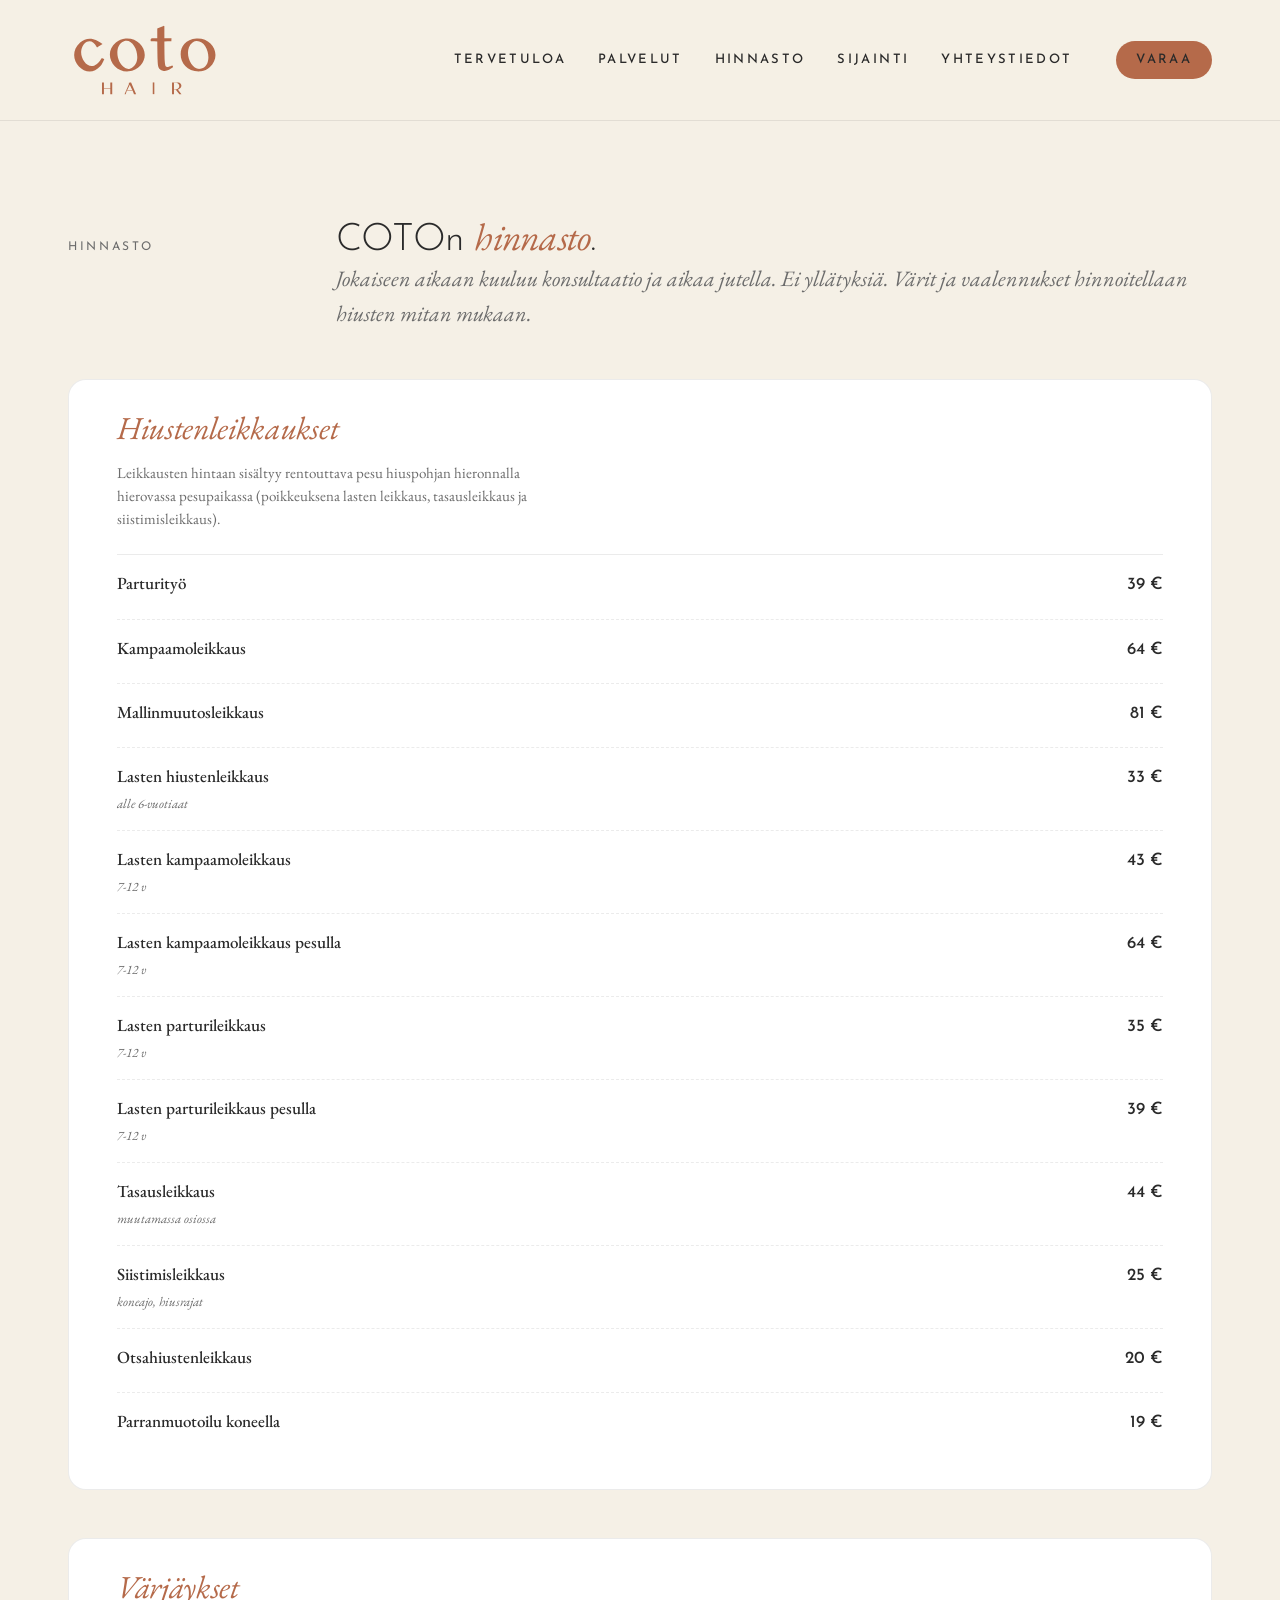
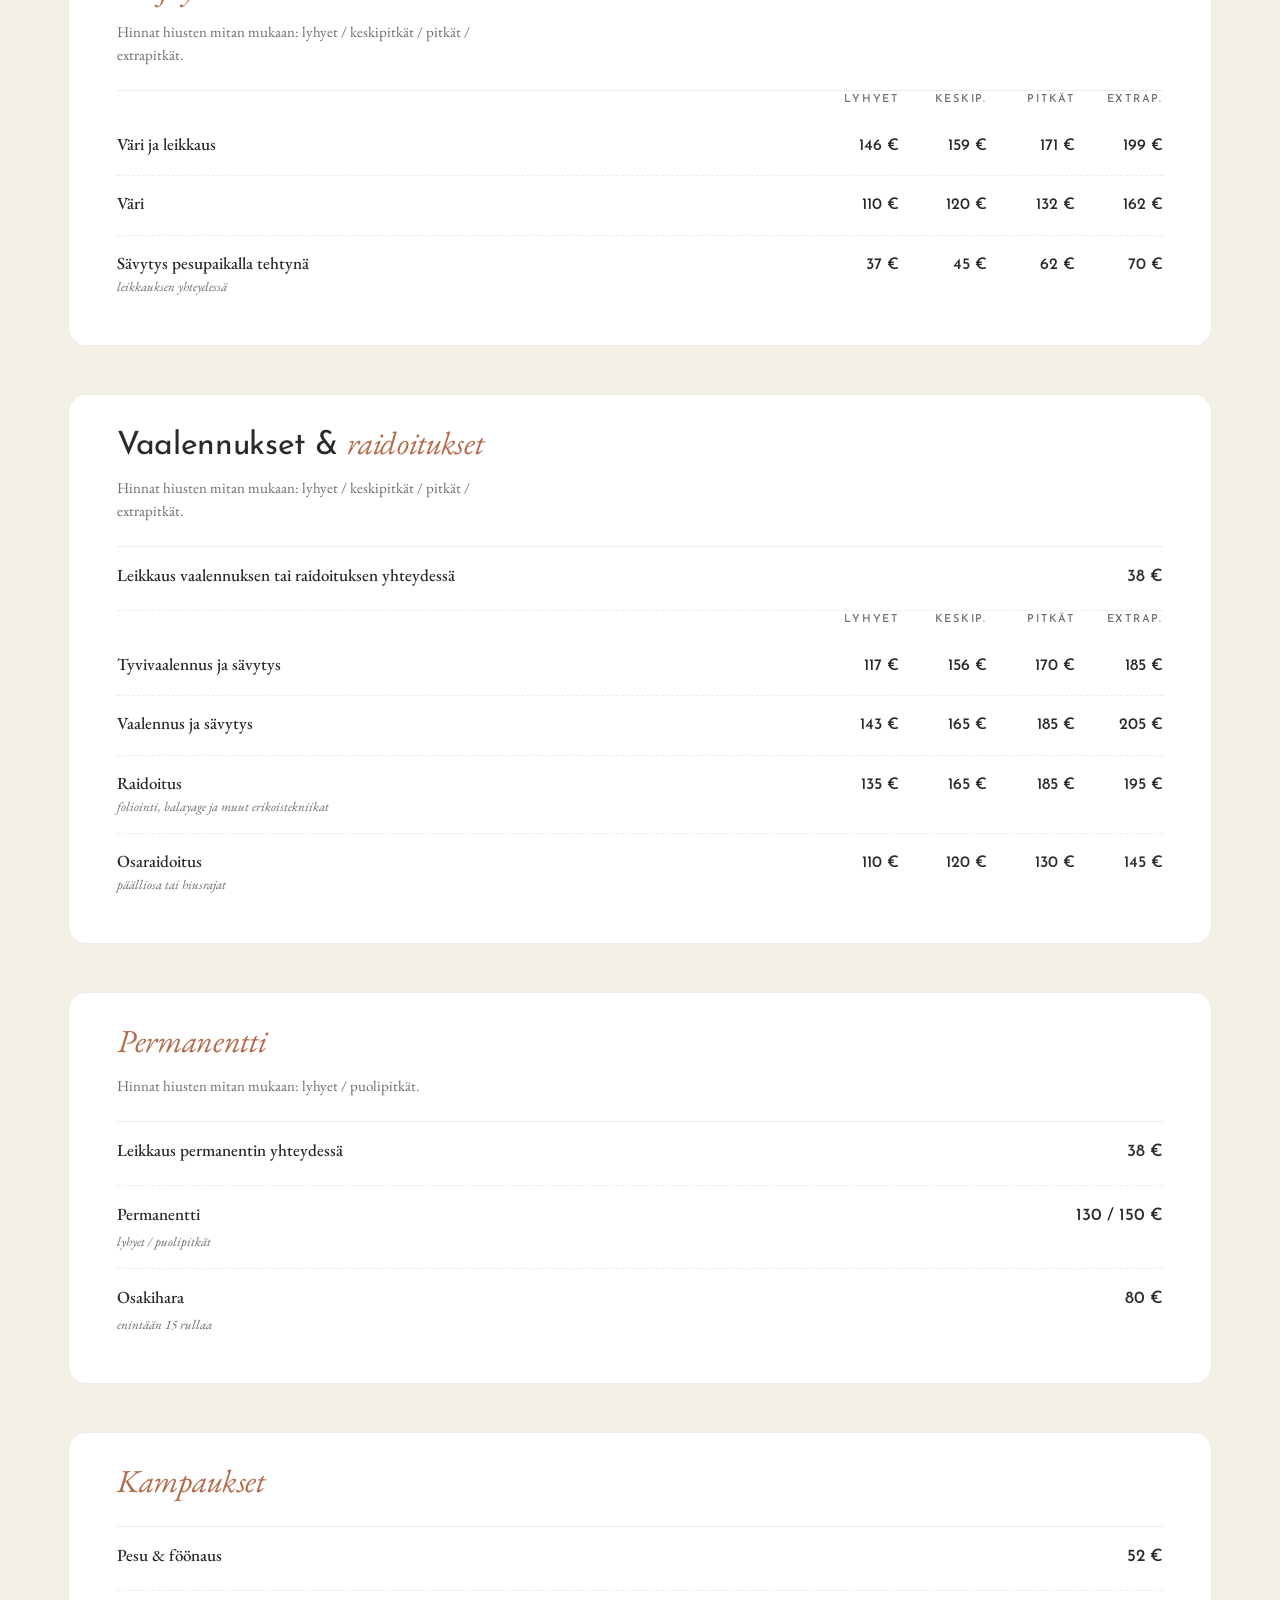
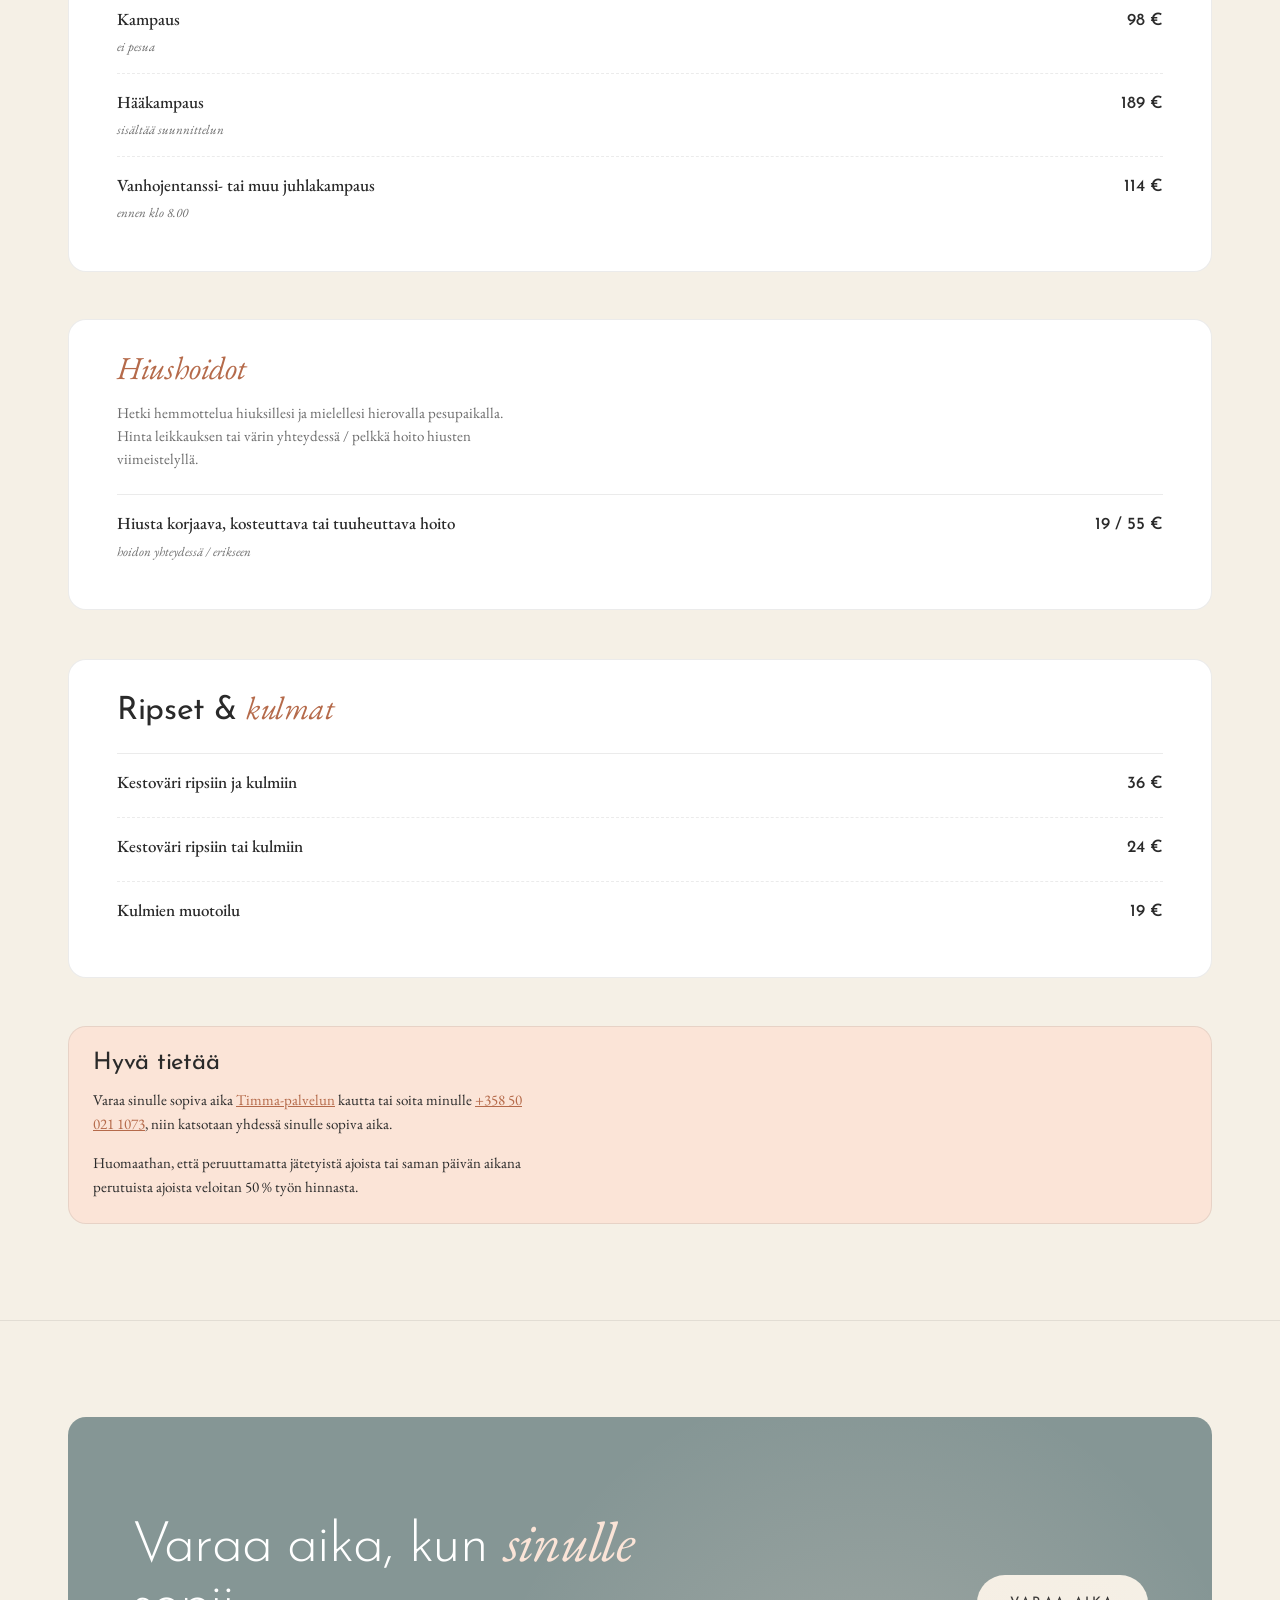
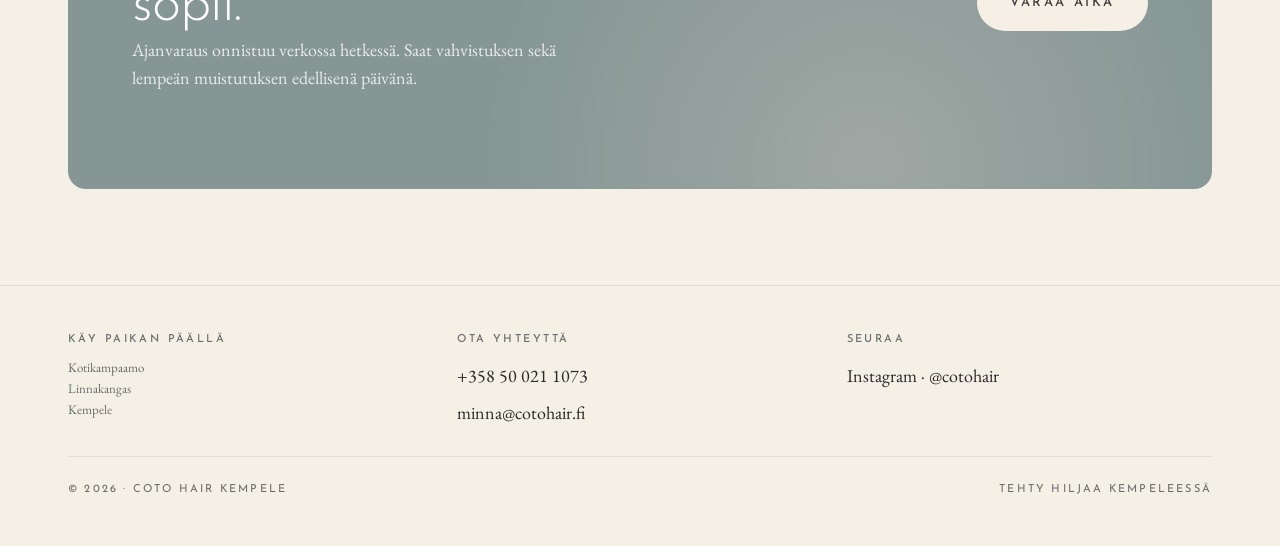
==== commit 242b82f9: "changes in prices" ====
--- a/hinnasto.html
+++ b/hinnasto.html
@@ -82,25 +82,45 @@
             <div class="price-rows">
               <div class="price-row">
                 <span class="price-row__name">Parturityö</span>
-                <span class="price-row__price">38 €</span>
+                <span class="price-row__price">39 €</span>
               </div>
               <div class="price-row">
                 <span class="price-row__name">Kampaamoleikkaus</span>
-                <span class="price-row__price">57 €</span>
+                <span class="price-row__price">64 €</span>
               </div>
               <div class="price-row">
                 <span class="price-row__name">Mallinmuutosleikkaus</span>
-                <span class="price-row__price">75 €</span>
+                <span class="price-row__price">81 €</span>
               </div>
               <div class="price-row">
                 <span class="price-row__name">Lasten hiustenleikkaus</span>
-                <span class="price-row__note">alle 7-vuotiaat</span>
+                <span class="price-row__note">alle 6-vuotiaat</span>
                 <span class="price-row__price">33 €</span>
+              </div>
+              <div class="price-row">
+                <span class="price-row__name">Lasten kampaamoleikkaus</span>
+                <span class="price-row__note">7-12 v</span>
+                <span class="price-row__price">43 €</span>
+              </div>
+              <div class="price-row">
+                <span class="price-row__name">Lasten kampaamoleikkaus pesulla</span>
+                <span class="price-row__note">7-12 v</span>
+                <span class="price-row__price">64 €</span>
+              </div>
+              <div class="price-row">
+                <span class="price-row__name">Lasten parturileikkaus</span>
+                <span class="price-row__note">7-12 v</span>
+                <span class="price-row__price">35 €</span>
+              </div>
+              <div class="price-row">
+                <span class="price-row__name">Lasten parturileikkaus pesulla</span>
+                <span class="price-row__note">7-12 v</span>
+                <span class="price-row__price">39 €</span>
               </div>
               <div class="price-row">
                 <span class="price-row__name">Tasausleikkaus</span>
                 <span class="price-row__note">muutamassa osiossa</span>
-                <span class="price-row__price">39 €</span>
+                <span class="price-row__price">44 €</span>
               </div>
               <div class="price-row">
                 <span class="price-row__name">Siistimisleikkaus</span>
@@ -110,6 +130,10 @@
               <div class="price-row">
                 <span class="price-row__name">Otsahiustenleikkaus</span>
                 <span class="price-row__price">20 €</span>
+              </div>
+              <div class="price-row">
+                <span class="price-row__name">Parranmuotoilu koneella</span>
+                <span class="price-row__price">19 €</span>
               </div>
             </div>
           </section>
@@ -135,20 +159,20 @@
               <div class="price-row price-row--lengths">
                 <span class="price-row__name">Väri ja leikkaus</span>
                 <span class="price-cells">
-                  <span data-len="Lyhyet">138 €</span>
-                  <span data-len="Keskipitkät">152 €</span>
-                  <span data-len="Pitkät">162 €</span>
-                  <span data-len="Extrapitkät">189 €</span>
+                  <span data-len="Lyhyet">146 €</span>
+                  <span data-len="Keskipitkät">159 €</span>
+                  <span data-len="Pitkät">171 €</span>
+                  <span data-len="Extrapitkät">199 €</span>
                 </span>
               </div>
 
               <div class="price-row price-row--lengths">
                 <span class="price-row__name">Väri</span>
                 <span class="price-cells">
-                  <span data-len="Lyhyet">102 €</span>
-                  <span data-len="Keskipitkät">114 €</span>
-                  <span data-len="Pitkät">125 €</span>
-                  <span data-len="Extrapitkät">154 €</span>
+                  <span data-len="Lyhyet">110 €</span>
+                  <span data-len="Keskipitkät">120 €</span>
+                  <span data-len="Pitkät">132 €</span>
+                  <span data-len="Extrapitkät">162 €</span>
                 </span>
               </div>
 
@@ -156,10 +180,10 @@
                 <span class="price-row__name">Sävytys pesupaikalla tehtynä</span>
                 <span class="price-row__note">leikkauksen yhteydessä</span>
                 <span class="price-cells">
-                  <span data-len="Lyhyet">43 €</span>
-                  <span data-len="Keskipitkät">56 €</span>
-                  <span data-len="Pitkät">68 €</span>
-                  <span data-len="Extrapitkät">80 €</span>
+                  <span data-len="Lyhyet">37 €</span>
+                  <span data-len="Keskipitkät">45 €</span>
+                  <span data-len="Pitkät">62 €</span>
+                  <span data-len="Extrapitkät">70 €</span>
                 </span>
               </div>
             </div>
@@ -194,17 +218,17 @@
                   <span data-len="Lyhyet">117 €</span>
                   <span data-len="Keskipitkät">156 €</span>
                   <span data-len="Pitkät">170 €</span>
-                  <span data-len="Extrapitkät">179 €</span>
+                  <span data-len="Extrapitkät">185 €</span>
                 </span>
               </div>
 
               <div class="price-row price-row--lengths">
                 <span class="price-row__name">Vaalennus ja sävytys</span>
                 <span class="price-cells">
-                  <span data-len="Lyhyet">165 €</span>
-                  <span data-len="Keskipitkät">199 €</span>
-                  <span data-len="Pitkät">228 €</span>
-                  <span data-len="Extrapitkät">247 €</span>
+                  <span data-len="Lyhyet">143 €</span>
+                  <span data-len="Keskipitkät">165 €</span>
+                  <span data-len="Pitkät">185 €</span>
+                  <span data-len="Extrapitkät">205 €</span>
                 </span>
               </div>
 
@@ -212,10 +236,10 @@
                 <span class="price-row__name">Raidoitus</span>
                 <span class="price-row__note">foliointi, balayage ja muut erikoistekniikat</span>
                 <span class="price-cells">
-                  <span data-len="Lyhyet">132 €</span>
-                  <span data-len="Keskipitkät">170 €</span>
-                  <span data-len="Pitkät">184 €</span>
-                  <span data-len="Extrapitkät">193 €</span>
+                  <span data-len="Lyhyet">135 €</span>
+                  <span data-len="Keskipitkät">165 €</span>
+                  <span data-len="Pitkät">185 €</span>
+                  <span data-len="Extrapitkät">195 €</span>
                 </span>
               </div>
 
@@ -223,10 +247,10 @@
                 <span class="price-row__name">Osaraidoitus</span>
                 <span class="price-row__note">päälliosa tai hiusrajat</span>
                 <span class="price-cells">
-                  <span data-len="Lyhyet">122 €</span>
-                  <span data-len="Keskipitkät">132 €</span>
-                  <span data-len="Pitkät">141 €</span>
-                  <span data-len="Extrapitkät">151 €</span>
+                  <span data-len="Lyhyet">110 €</span>
+                  <span data-len="Keskipitkät">120 €</span>
+                  <span data-len="Pitkät">130 €</span>
+                  <span data-len="Extrapitkät">145 €</span>
                 </span>
               </div>
             </div>
@@ -264,7 +288,7 @@
             <div class="price-rows">
               <div class="price-row">
                 <span class="price-row__name">Pesu &amp; föönaus</span>
-                <span class="price-row__price">49 €</span>
+                <span class="price-row__price">52 €</span>
               </div>
               <div class="price-row">
                 <span class="price-row__name">Kampaus</span>
@@ -274,7 +298,7 @@
               <div class="price-row">
                 <span class="price-row__name">Hääkampaus</span>
                 <span class="price-row__note">sisältää suunnittelun</span>
-                <span class="price-row__price">156 €</span>
+                <span class="price-row__price">189 €</span>
               </div>
               <div class="price-row">
                 <span class="price-row__name">Vanhojentanssi- tai muu juhlakampaus</span>
@@ -296,7 +320,7 @@
               <div class="price-row">
                 <span class="price-row__name">Hiusta korjaava, kosteuttava tai tuuheuttava hoito</span>
                 <span class="price-row__note">hoidon yhteydessä / erikseen</span>
-                <span class="price-row__price">19 / 38 €</span>
+                <span class="price-row__price">19 / 55 €</span>
               </div>
             </div>
           </section>
@@ -308,7 +332,7 @@
             <div class="price-rows">
               <div class="price-row">
                 <span class="price-row__name">Kestoväri ripsiin ja kulmiin</span>
-                <span class="price-row__price">32 €</span>
+                <span class="price-row__price">36 €</span>
               </div>
               <div class="price-row">
                 <span class="price-row__name">Kestoväri ripsiin tai kulmiin</span>
--- a/css/layout.css
+++ b/css/layout.css
@@ -180,6 +180,9 @@
     max-width: none;
   }
   .section__title { font-size: var(--fs-h3); }
+  /* The hero isn't a .section, so it misses the divider rule above.
+     On mobile it's a full-bleed photo hero where a hairline would read as an edge. */
+  .hero + .section { border-top: 1px solid var(--c-line); }
 }
 
 /* ========== Hero ========== */
@@ -199,7 +202,7 @@
 .hero__title {
   font-family: var(--f-display);
   font-weight: 300;
-  font-size: clamp(44px, 11vw, 120px);
+  font-size: clamp(44px, 6.5vw, 80px);
   line-height: 0.95;
   letter-spacing: -0.035em;
   margin: 0;
@@ -286,6 +289,8 @@
     align-items: center;
   }
   .hero__visual { aspect-ratio: 4/5; }
+  /* Keep the meta rule off the booking button's bottom edge */
+  .hero__meta { margin-top: var(--s-6); }
 }
 
 /* ========== Services grid ========== */
@@ -393,9 +398,12 @@
    Mobile (< 900px) — centered editorial layout
    Mirrors the BestOption.html composition: everything aligns
    to the page axis, section labels sit above titles, and the
-   hero loses its visual card for a quiet, typographic open.
+   hero uses a visible salon photo with a lower-third title.
    ========================================================= */
 @media (max-width: 899px) {
+
+  /* Readable mobile copy without changing the desktop type scale */
+  :root { --fs-body: 18px; }
 
   /* Section heads centered, label stacked above title */
   .section__head {
@@ -423,21 +431,28 @@
   .section__title em { font-style: italic; color: var(--c-sienna); }
   .section__desc { font-style: normal; color: var(--c-mute); }
 
-  /* Hero — photo backdrop with warm dark scrim, centered light text */
+  /* Hero — visible photo, lower-third title, copy below the image */
   .hero {
-    padding-top: clamp(var(--s-7), 14vh, var(--s-9));
+    padding-top: 0;
     padding-bottom: var(--s-8);
-    min-height: 88vh;
-    min-height: 88dvh;
-    color: var(--c-paper);
-  }
-  .hero__inner { text-align: center; gap: var(--s-5); }
+    min-height: auto;
+    color: var(--c-ink);
+    background: var(--c-paper);
+  }
+  .hero__inner {
+    display: grid;
+    grid-template-columns: 1fr;
+    grid-template-areas:
+      "photo"
+      "lead"
+      "actions"
+      "meta";
+    text-align: center;
+    gap: 0;
+    padding-inline: 0;
+  }
   .hero__copy {
-    display: grid;
-    justify-items: center;
-    gap: var(--s-4);
-    position: relative;
-    z-index: 2;
+    display: contents;
   }
   .hero__eyebrow {
     font-family: var(--f-display);
@@ -450,10 +465,15 @@
     border-radius: var(--r-pill);
   }
   .hero__title {
+    grid-area: photo;
+    align-self: end;
+    justify-self: stretch;
+    z-index: 2;
+    margin: 0 var(--gutter) calc(var(--s-5) + var(--s-6));
     font-family: var(--f-display);
     font-style: normal;
     font-weight: 300;
-    font-size: clamp(32px, 9vw, 48px);
+    font-size: clamp(36px, 9.5vw, 50px);
     line-height: 1.05;
     letter-spacing: -0.015em;
   }
@@ -466,57 +486,76 @@
   .hero__title br { display: none; }
   .hero__title .hero__word { display: block; }
   .hero__lead {
+    grid-area: lead;
+    justify-self: center;
+    width: min(34ch, calc(100% - (2 * var(--gutter))));
     font-family: var(--f-text);
-    font-size: 17px;
+    font-size: clamp(18px, 4.8vw, 20px);
+    color: var(--c-ink);
+    max-width: 34ch;
+    margin: var(--s-7) auto 0;
+    line-height: 1.55;
+  }
+  .hero__actions {
+    grid-area: actions;
+    justify-content: center;
+    margin: var(--s-2) var(--gutter) 0;
+  }
+  .hero__meta {
+    grid-area: meta;
+    justify-self: center;
+    margin: var(--s-4) auto 0;
+    width: min(34ch, calc(100% - (2 * var(--gutter))));
+    max-width: 34ch;
+    text-align: left;
     color: var(--c-mute);
-    max-width: 32ch;
-    margin-inline: auto;
-    line-height: 1.55;
-  }
-  .hero__actions { justify-content: center; }
-  .hero__meta {
-    margin-inline: auto;
-    width: 100%;
-    max-width: 30ch;
-    text-align: left;
+    border-top-color: var(--c-line);
+    font-size: 13px;
+    letter-spacing: 0.12em;
   }
   .hero__visual {
     display: block;
-    position: absolute;
-    inset: 0;
+    grid-area: photo;
+    position: relative;
+    inset: auto;
+    width: 100%;
+    height: clamp(390px, 62svh, 520px);
     aspect-ratio: auto;
     border-radius: 0;
     box-shadow: none;
     z-index: 0;
   }
-  .hero__visual img { object-position: center 35%; }
+  .hero__visual img { object-position: center 72%; }
   .hero__visual::before {
     content: "";
     position: absolute; inset: 0;
     background:
       linear-gradient(180deg,
-        rgba(28, 22, 18, 0.55) 0%,
-        rgba(28, 22, 18, 0.45) 22%,
-        rgba(28, 22, 18, 0.55) 55%,
-        rgba(28, 22, 18, 0.85) 100%);
+        rgba(28, 22, 18, 0) 0%,
+        rgba(28, 22, 18, 0) 58%,
+        rgba(28, 22, 18, 0.14) 68%,
+        rgba(28, 22, 18, 0.58) 84%,
+        rgba(28, 22, 18, 0.82) 100%);
     z-index: 1;
     pointer-events: none;
   }
   .hero__visual::after { opacity: 0.18; }
   .hero__visual .tag-float { display: none; }
 
-  /* Text inverted for legibility on the photo */
+  /* Only the title is inverted because it sits on the photo */
   .hero__title { color: var(--c-paper); }
   .hero__title em { color: var(--c-peach); }
-  .hero__lead { color: rgba(245, 240, 230, 0.92); }
-  .hero .rule { border-color: rgba(245, 240, 230, 0.35); }
-  .hero__meta {
-    color: rgba(245, 240, 230, 0.7);
-    border-top-color: rgba(245, 240, 230, 0.22);
-  }
-  .hero__meta dt { color: rgba(245, 240, 230, 0.6); }
-  .hero__meta dd { color: var(--c-paper); }
-  .hero__meta a { color: var(--c-peach); }
+  .hero .rule {
+    grid-area: photo;
+    align-self: end;
+    justify-self: center;
+    z-index: 2;
+    margin: 0 auto var(--s-5);
+    background: var(--c-sienna);
+  }
+  .hero__meta dt { color: var(--c-mute); }
+  .hero__meta dd { color: var(--c-ink); }
+  .hero__meta a { color: var(--c-sienna); }
 
   /* Section dividers feel lighter when content is centered */
   .section + .section { border-top: none; }
--- a/css/components.css
+++ b/css/components.css
@@ -225,31 +225,52 @@
   font-style: italic;
   color: var(--c-sienna);
 }
-.hours {
+/* Booking by appointment — replaces the fixed opening-hours list */
+.booking-note {
+  font-style: italic;
+  color: var(--c-mute);
+  font-size: var(--fs-lead);
+}
+.booking-steps {
   list-style: none;
   margin: 0;
   padding: 0;
   display: grid;
   gap: var(--s-2);
 }
-.hours li {
-  display: grid;
-  grid-template-columns: 1fr auto;
-  gap: var(--s-3);
-  padding: 10px 0;
+.booking-steps li {
+  display: grid;
+  grid-template-columns: auto 1fr;
+  gap: var(--s-4);
+  padding: var(--s-3) 0;
   border-bottom: 1px dashed var(--c-line);
-  font-size: 15px;
-}
-.hours li:last-child { border-bottom: none; }
-.hours .day {
+}
+.booking-steps li:last-child { border-bottom: none; }
+.booking-steps__num {
   font-family: var(--f-display);
   font-size: 12px;
   letter-spacing: 0.18em;
-  text-transform: uppercase;
-  color: var(--c-mute);
-}
-.hours .time { font-variant-numeric: tabular-nums; color: var(--c-ink); }
-.hours .time.closed { color: var(--c-mute); font-style: italic; }
+  color: var(--c-sienna);
+  font-variant-numeric: tabular-nums;
+  padding-top: 3px;
+  width: 2.4em;
+}
+.booking-steps h4 {
+  font-family: var(--f-display);
+  font-size: 12px;
+  font-weight: 400;
+  letter-spacing: 0.18em;
+  text-transform: uppercase;
+  color: var(--c-mute);
+  margin-bottom: 6px;
+}
+.booking-steps p { font-size: 15px; }
+.booking-actions {
+  display: flex;
+  flex-wrap: wrap;
+  gap: var(--s-3);
+  margin-top: var(--s-2);
+}
 
 .address {
   font-style: normal;
@@ -588,6 +609,21 @@
     text-transform: none;
   }
 
+  /* Increase mobile reading size while keeping labels compact */
+  .stylist__bio,
+  .price-group__intro,
+  .price-note p,
+  .address {
+    font-size: 17px;
+    line-height: 1.6;
+  }
+  .stylist__bio { max-width: 38ch; }
+  .booking-note { max-width: 38ch; }
+  .price-row__note { font-size: 14px; }
+  .price-row__name,
+  .price-row__price { font-size: 18px; }
+  .price-cells span { font-size: 17px; }
+
   /* Price groups flatten into plain lists, like the services list */
   .price-group {
     background: transparent;
@@ -617,7 +653,7 @@
     margin-inline: auto;
   }
   .stylist__avatar { margin: 0 auto var(--s-2); }
-  .stylist__bio { max-width: 32ch; margin-inline: auto; }
+  .stylist__bio { max-width: 38ch; margin-inline: auto; }
   .stylist__tags { justify-content: center; }
 
   /* Visit blocks — borderless, centered, hairline divider between */
@@ -638,12 +674,15 @@
   }
   .visit__block h3 em { color: var(--c-sienna); }
   .visit__block .meta { text-align: center; }
-  .hours {
+  .booking-note { margin-inline: auto; max-width: 38ch; }
+  .booking-steps {
     width: 100%;
     max-width: 22rem;
     margin-inline: auto;
   }
-  .hours li { text-align: left; }
+  .booking-steps li { text-align: left; }
+  .booking-actions { justify-content: center; width: 100%; }
+  .booking-actions .btn { flex: 1 1 100%; justify-content: center; }
   .address {
     text-align: center;
     line-height: 1.7;
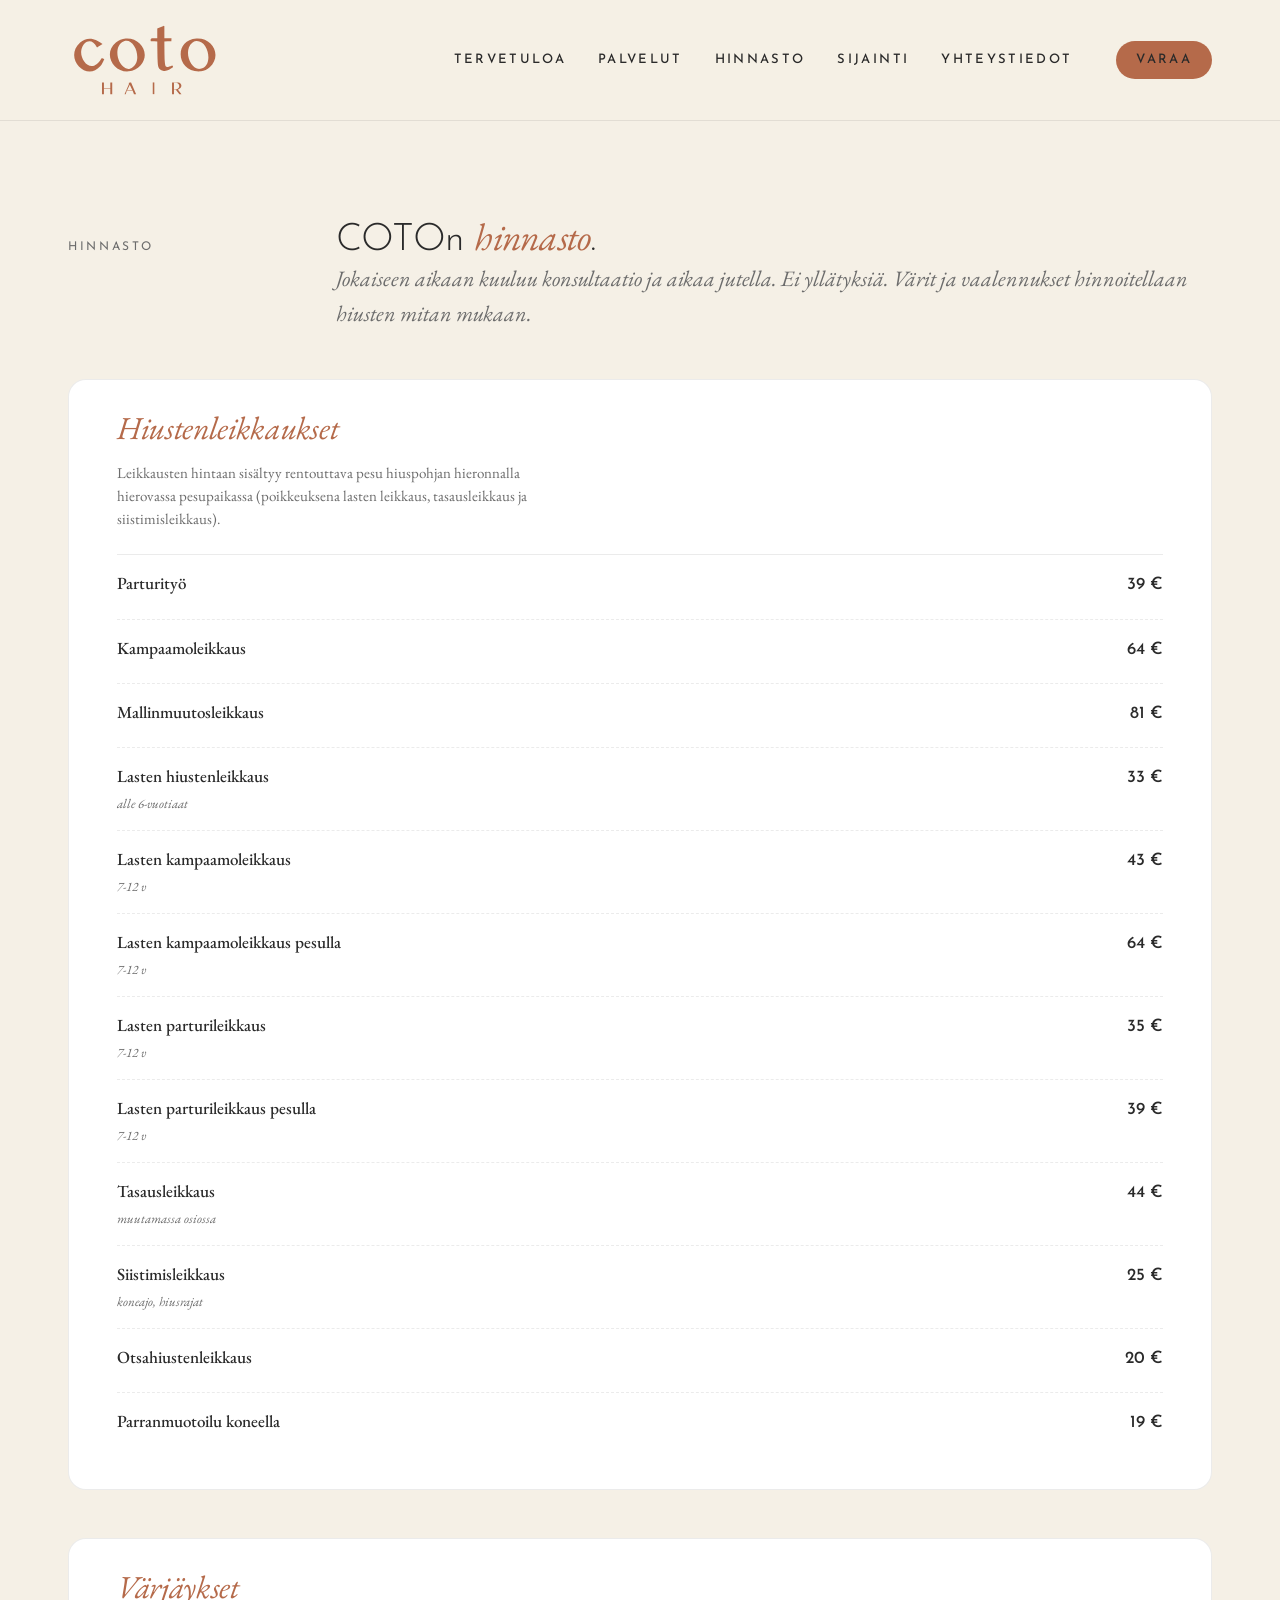
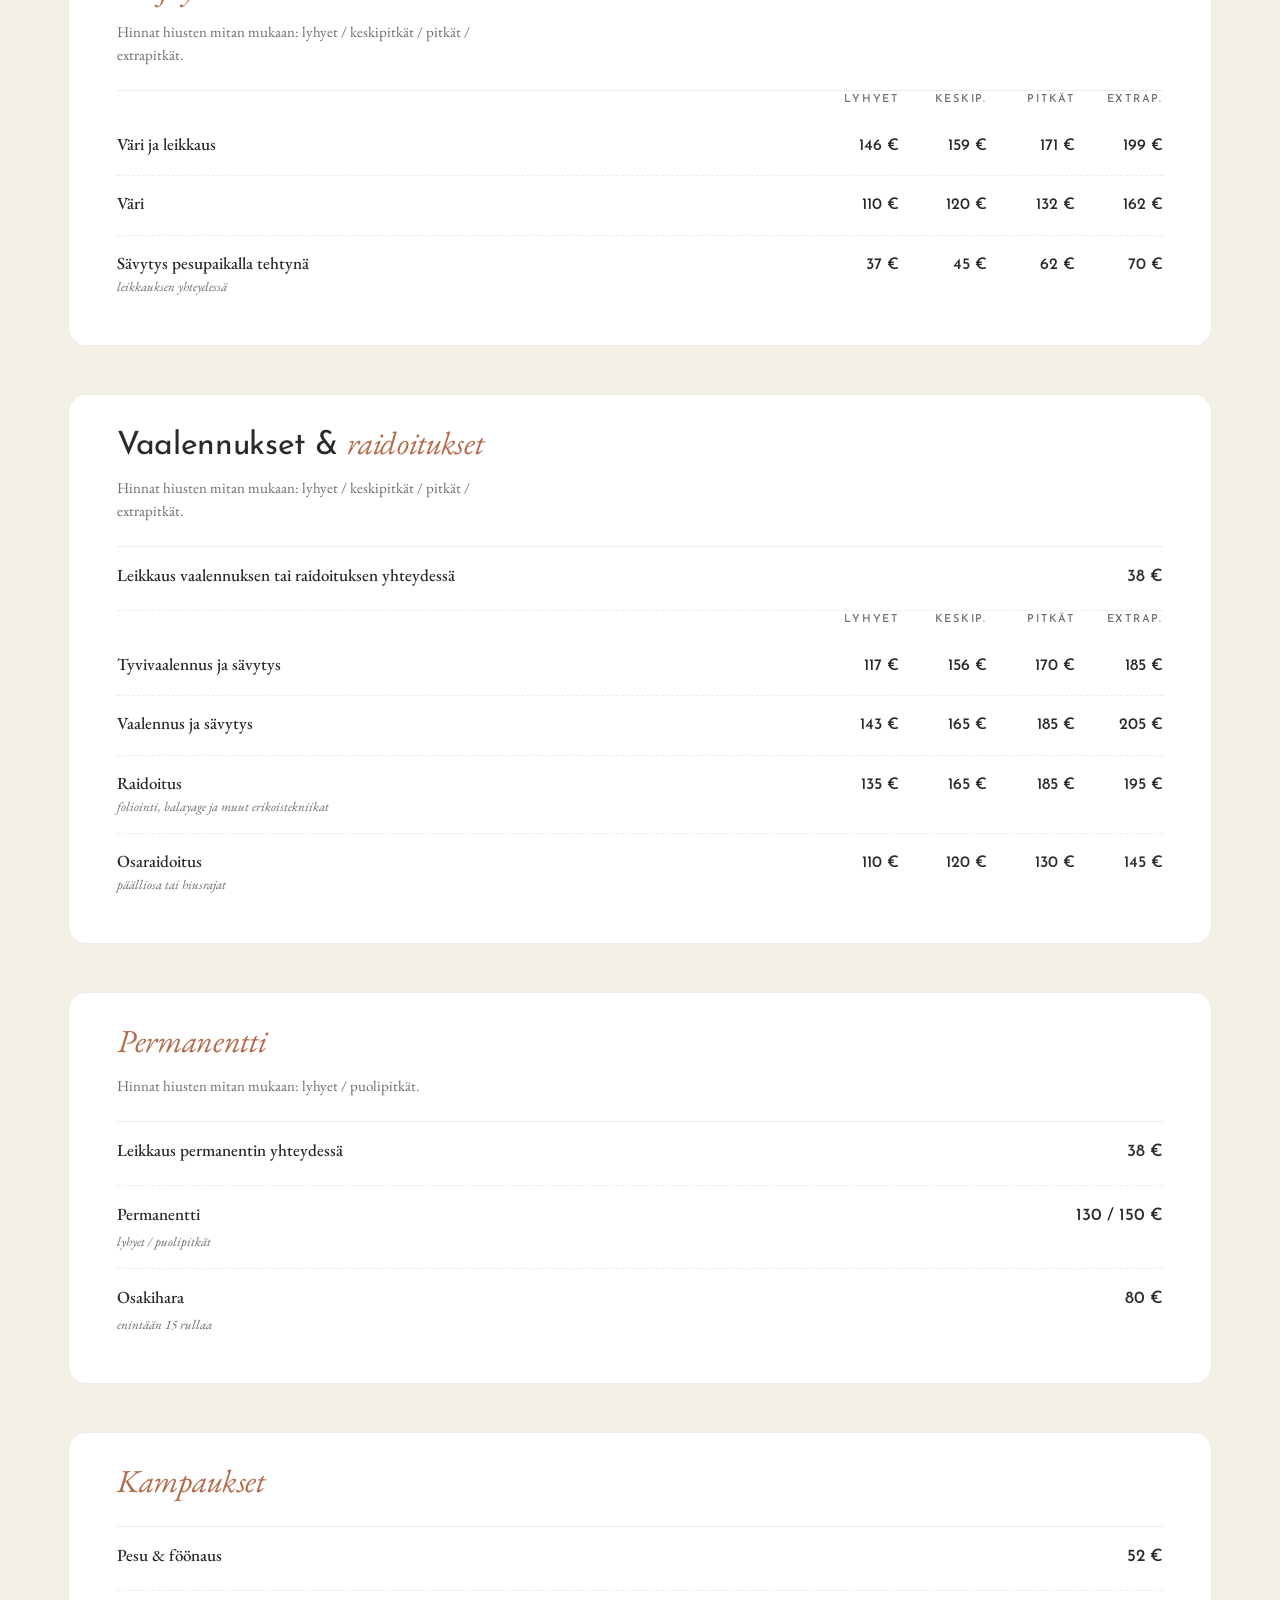
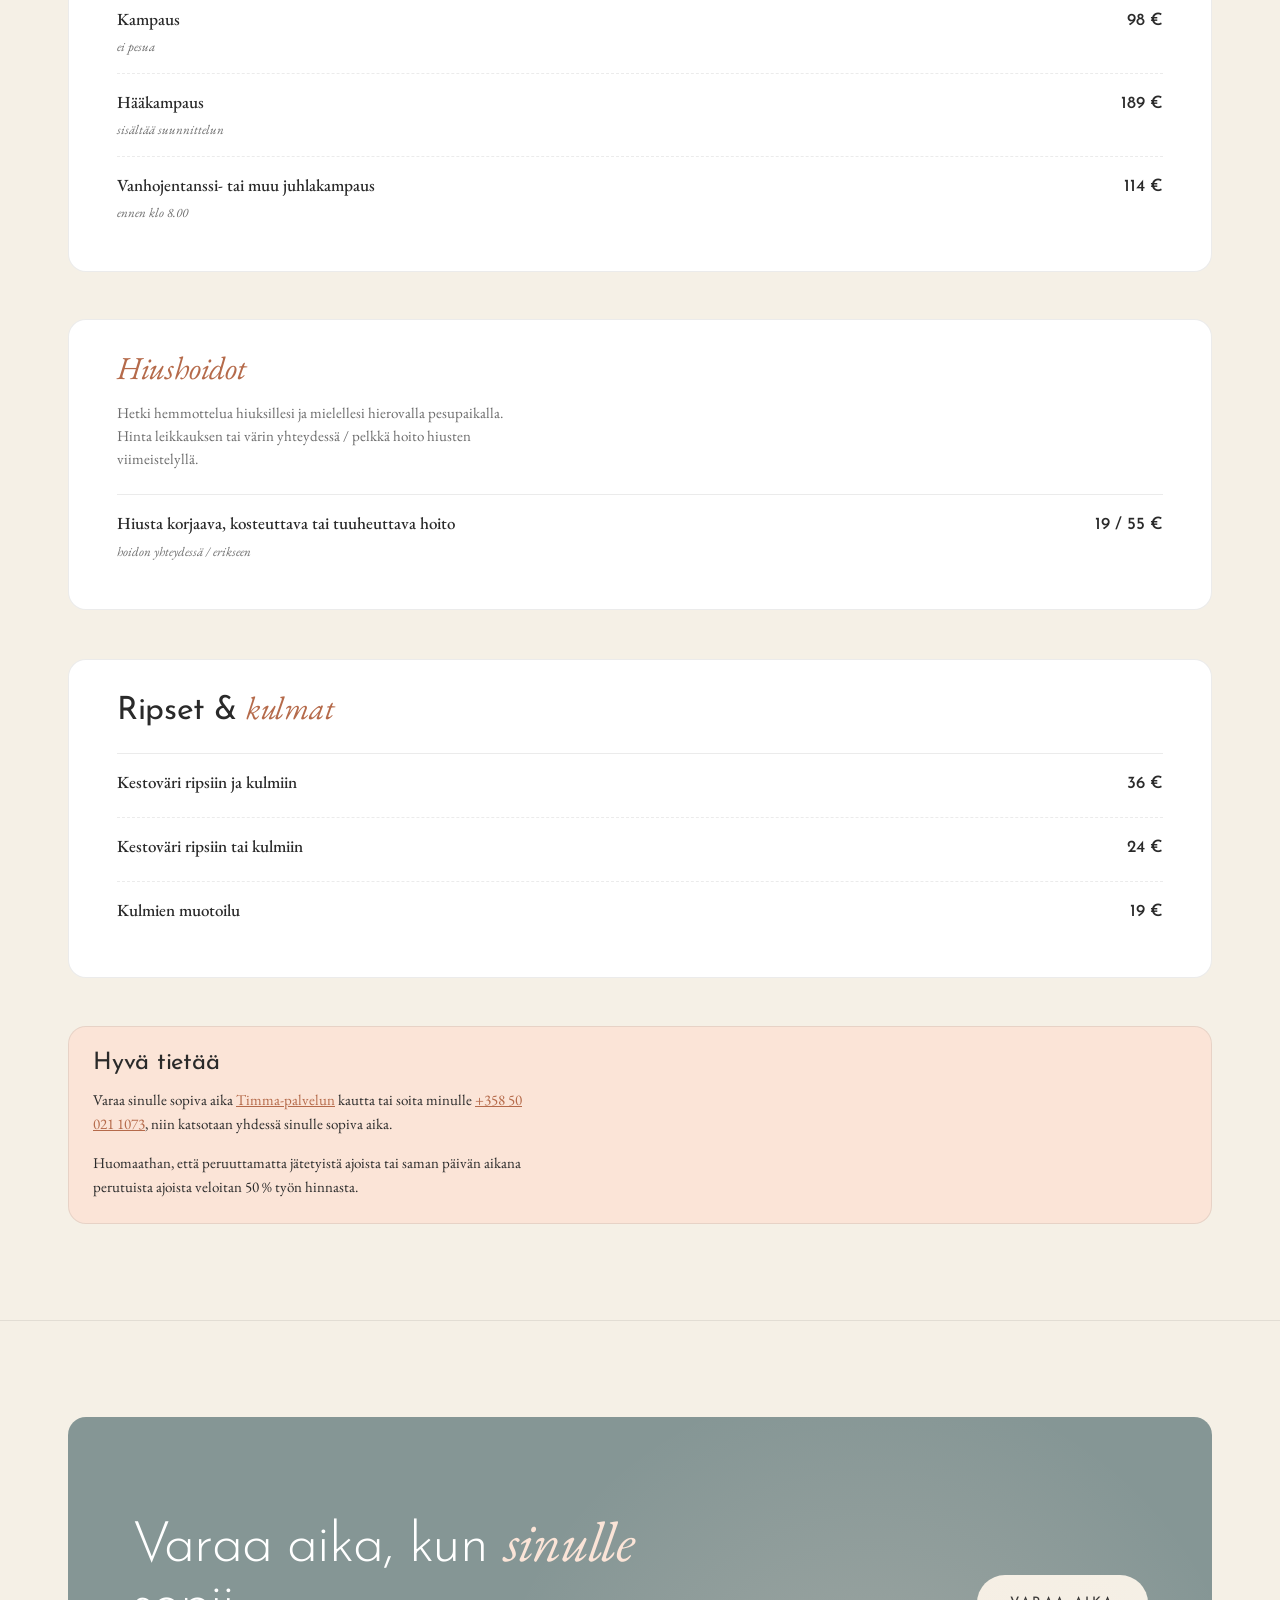
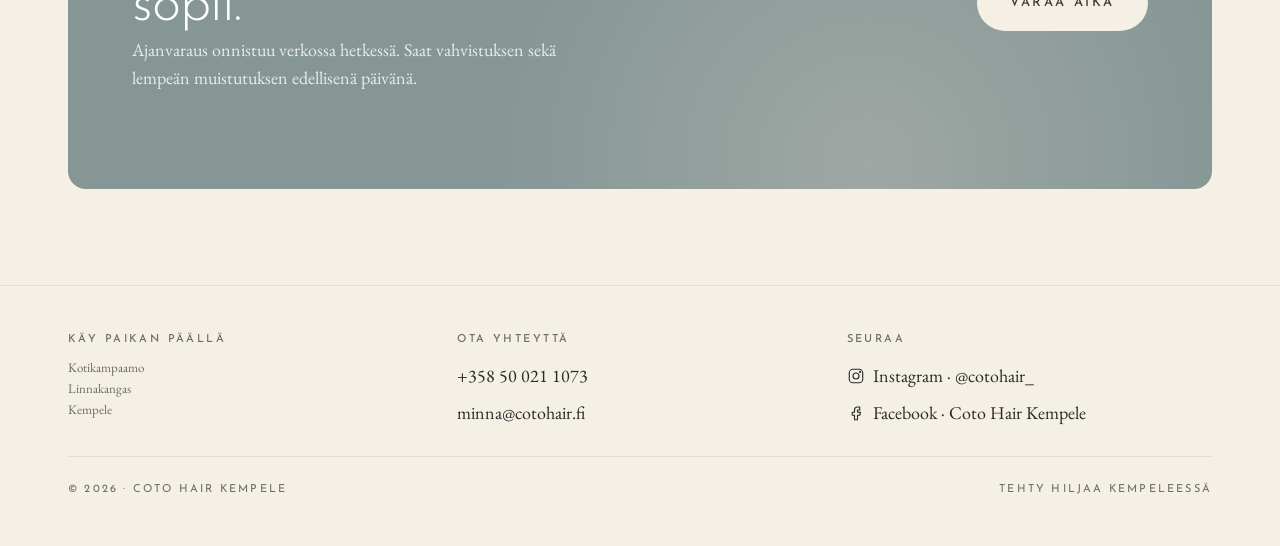
==== commit 534c026a: "adding facebook and instagram pages" ====
--- a/hinnasto.html
+++ b/hinnasto.html
@@ -398,7 +398,20 @@
         </div>
         <div class="footer__col">
           <h6>Seuraa</h6>
-          <a href="https://instagram.com/cotohair" target="_blank" rel="noopener">Instagram · @cotohair</a>
+          <a class="social-link" href="https://www.instagram.com/cotohair_/" target="_blank" rel="noopener">
+            <svg viewBox="0 0 24 24" fill="none" stroke="currentColor" stroke-width="1.5" stroke-linecap="round" stroke-linejoin="round" aria-hidden="true">
+              <rect x="3" y="3" width="18" height="18" rx="5"/>
+              <circle cx="12" cy="12" r="4"/>
+              <circle cx="17.5" cy="6.5" r="0.6" fill="currentColor"/>
+            </svg>
+            <span>Instagram · @cotohair_</span>
+          </a>
+          <a class="social-link" href="https://www.facebook.com/cotohairkempele" target="_blank" rel="noopener">
+            <svg viewBox="0 0 24 24" fill="none" stroke="currentColor" stroke-width="1.5" stroke-linecap="round" stroke-linejoin="round" aria-hidden="true">
+              <path d="M14 8h3V4h-3a4 4 0 0 0-4 4v3H7v4h3v6h4v-6h3l1-4h-4V8z"/>
+            </svg>
+            <span>Facebook · Coto Hair Kempele</span>
+          </a>
         </div>
       </div>
 
--- a/css/layout.css
+++ b/css/layout.css
@@ -379,6 +379,12 @@
   font-weight: 500;
 }
 .footer__col a { display: block; padding: 4px 0; color: var(--c-ink); }
+.footer__col .social-link {
+  display: flex;
+  align-items: center;
+  gap: var(--s-2);
+}
+.social-link svg { width: 18px; height: 18px; flex: none; }
 .footer__signature {
   display: flex;
   justify-content: space-between;
@@ -564,6 +570,7 @@
   /* Footer — centered stack with single accent rule */
   .footer__cols { text-align: center; gap: var(--s-5); }
   .footer__col a { padding: 2px 0; }
+  .footer__col .social-link { justify-content: center; }
   .footer__signature {
     justify-content: center;
     text-align: center;
